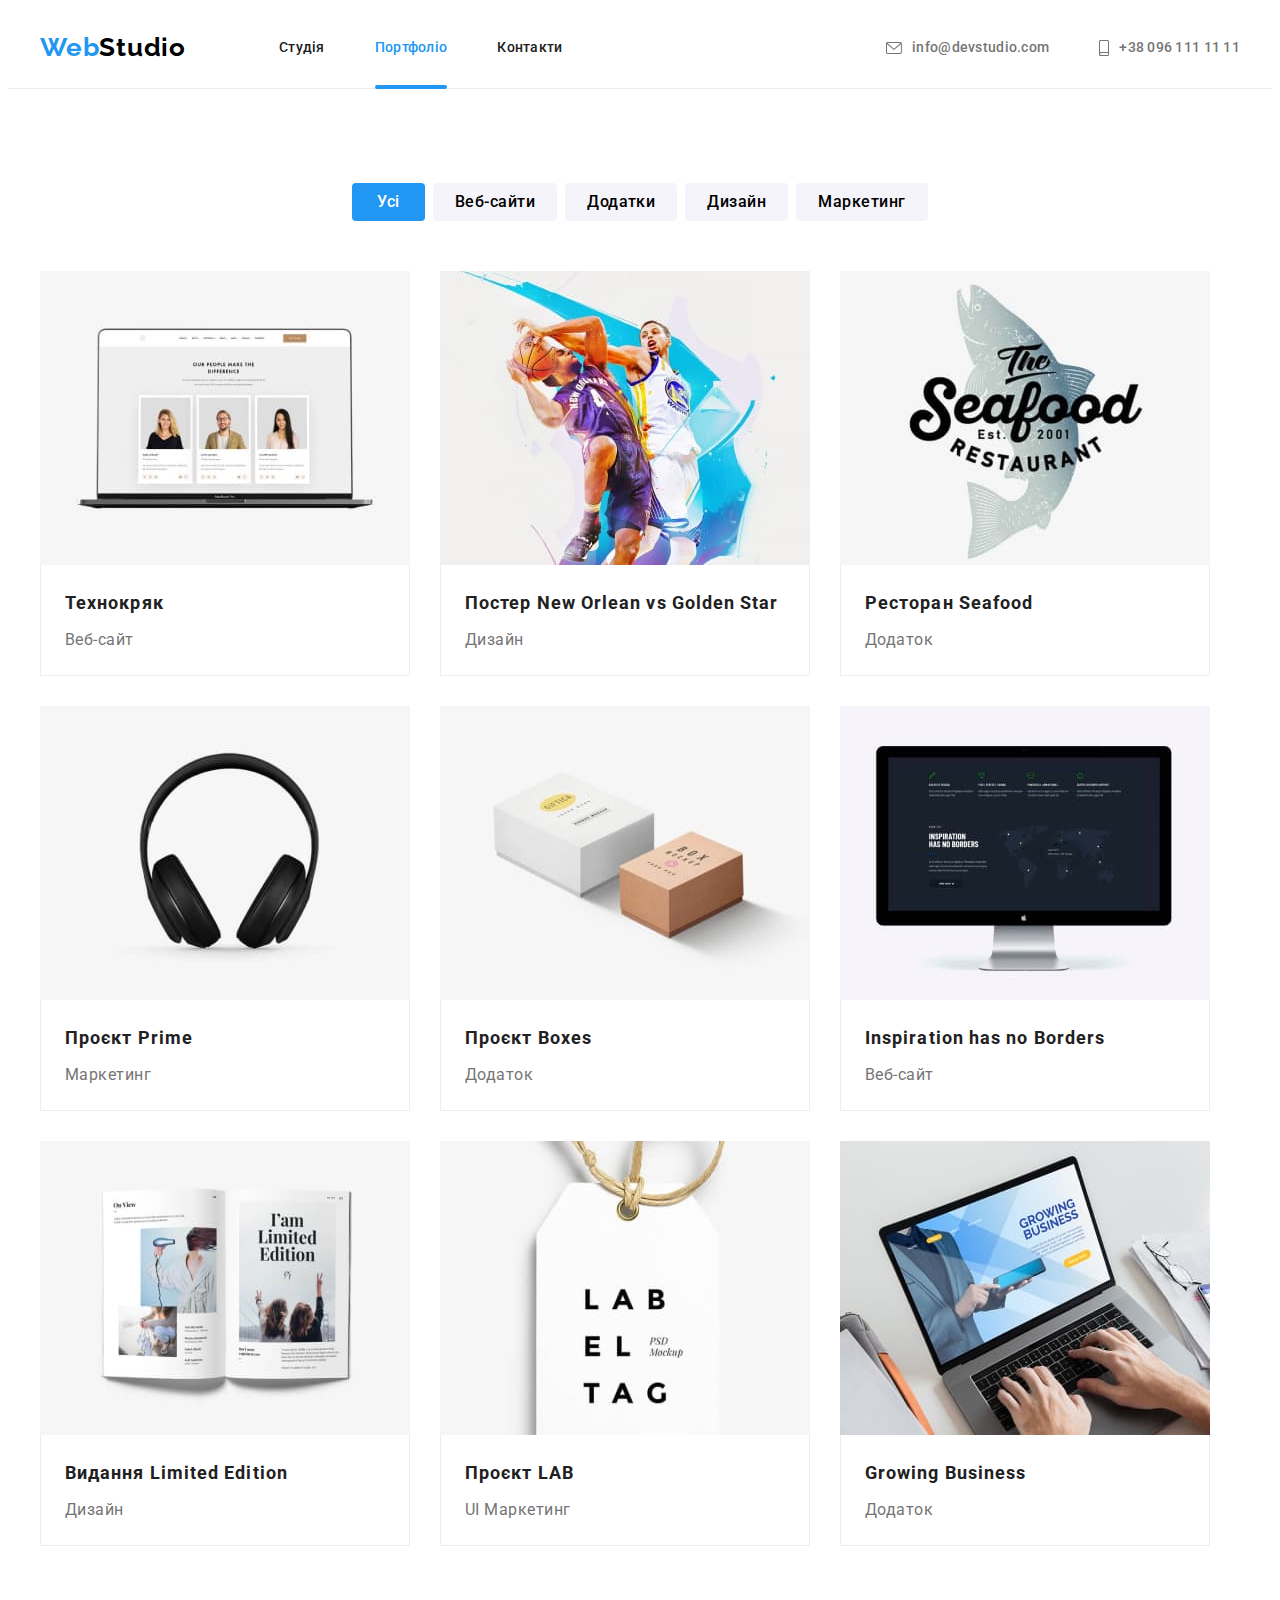
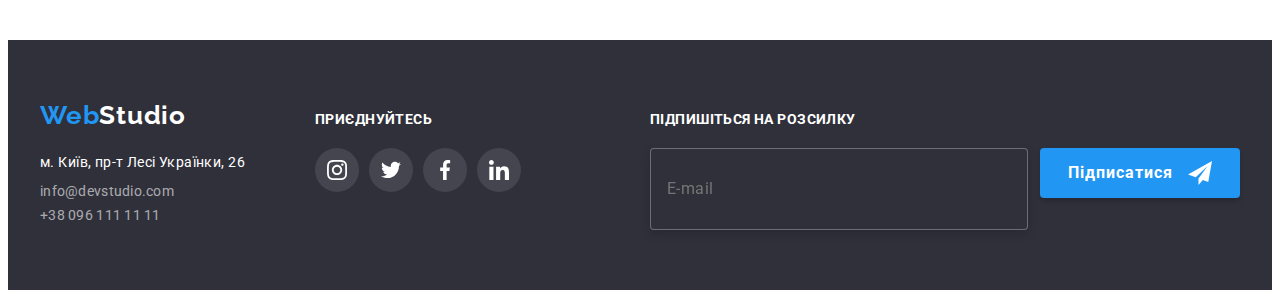
==== portfolio.html @ d5116805 "Initial commit" ====
<!DOCTYPE html>
<html lang="uk">
  <head>
    <meta charset="UTF-8" />
    <meta http-equiv="X-UA-Compatible" content="IE=edge" />
    <meta name="viewport" content="width=device-width, initial-scale=1.0" />
    <title>Document</title>
    <link rel="preconnect" href="https://fonts.googleapis.com" />
    <link rel="preconnect" href="https://fonts.gstatic.com" crossorigin />
    <link href="https://fonts.googleapis.com/css2?family=Raleway:wght@700&family=Roboto:wght@400;500;700;900&display=swap" rel="stylesheet" />
    <!-- Modern-normalize -->
    <link
      rel="stylesheet"
      href="https://cdnjs.cloudflare.com/ajax/libs/modern-normalize/1.1.0/modern-normalize.min.css"
      integrity="sha512-wpPYUAdjBVSE4KJnH1VR1HeZfpl1ub8YT/NKx4PuQ5NmX2tKuGu6U/JRp5y+Y8XG2tV+wKQpNHVUX03MfMFn9Q=="
      crossorigin="anonymous"
      referrerpolicy="no-referrer"
    />
    <link rel="stylesheet" href="./css/main.min.css" />
    <!-- <link rel="stylesheet" href="./css/styles.css" /> -->
  </head>

  <body>
    <!--Шапка сайта-->
    <header class="header">
      <div class="container header__container">
        <a href="./index.html" class="logo" lang="en"><span class="logo-web">Web</span>Studio</a>
        <nav>
          <ul class="header__list">
            <li class="header__item"><a href="./index.html" class="header__link">Студія</a></li>
            <li class="header__item"><a href="./portfolio.html" class="header__link--act">Портфоліо</a></li>
            <li class="header__item"><a href="" class="header__link">Контакти</a></li>
          </ul>
        </nav>
        <ul class="header-contact">
          <li class="header-contact__item">
            <a href="mailto:info@devstudio.com" class="header-contact__link"
              ><svg class="header-contact__icon" width="16" height="12">
                <use xlink:href="./img/img-dz-four/symbol-defs.svg#email"></use></svg
              >info@devstudio.com</a
            >
          </li>
          <li class="header-contact__item">
            <a href="tel:+380961111111" class="header-contact__link"
              ><svg class="header-contact__icon" width="10" height="16">
                <use xlink:href="./img/img-dz-four/symbol-defs.svg#phone"></use></svg
              >+38 096 111 11 11</a
            >
          </li>
        </ul>
      </div>
    </header>
    <main class="main-portfolio">
      <section class="portfolio">
        <div class="container">
          <h1 class="portfolio__hidden-txt">наші послуги</h1>
          <ul class="portfolio__list">
            <li class="portfolio__item"><button class="portfolio__button--act" name="choise" value="mainbutton" type="button">Усі</button></li>
            <li class="portfolio__item"><button class="portfolio__button" name="choise" value="mainbutton" type="button">Веб-сайти</button></li>
            <li class="portfolio__item"><button class="portfolio__button" name="choise" value="mainbutton" type="button">Додатки</button></li>
            <li class="portfolio__item"><button class="portfolio__button" name="choise" value="mainbutton" type="button">Дизайн</button></li>
            <li class="portfolio__item"><button class="portfolio__button" name="choise" value="mainbutton" type="button">Маркетинг</button></li>
          </ul>
          <ul class="portfolio__card-list">
            <li class="portfolio__card-item">
              <a class="portfolio__card-link" href="#">
                <div class="portfolio__card-position">
                  <img src="./img/img-portfolio/1.jpg" class="portfolio__card-foto" alt="фото трьох людей" width="370" height="294" />
                  <p class="portfolio__text">
                    Ресурс пропонує комплексні пропозиції з різним рівнем функціоналу та сервісів. Все це дозволить відвідувачу отримати вичерпні відомості про компанію чи приватну особу.
                  </p>
                </div>
                <div class="portfolio__card-board">
                  <h2 class="portfolio__card-title">Технокряк</h2>
                  <p class="portfolio__card-text">Веб-сайт</p>
                </div>
              </a>
            </li>
            <li class="portfolio__card-item">
              <a class="portfolio__card-link" href="#">
                <div class="portfolio__card-position">
                  <img src="./img/img-portfolio/2.jpg" class="portfolio__card-foto" alt="два баскетлолиста" width="370" height="294" />
                  <p class="portfolio__text">
                    Ресурс пропонує комплексні пропозиції з різним рівнем функціоналу та сервісів. Все це дозволить відвідувачу отримати вичерпні відомості про компанію чи приватну особу.
                  </p>
                </div>
                <div class="portfolio__card-board">
                  <h2 class="portfolio__card-title">Постер <span lang="en">New Orlean vs Golden Star</span></h2>
                  <p class="portfolio__card-text">Дизайн</p>
                </div>
              </a>
            </li>
            <li class="portfolio__card-item">
              <a class="portfolio__card-link" href="#">
                <div class="portfolio__card-position">
                  <img src="./img/img-portfolio/3.jpg" class="portfolio__card-foto" alt="логотіп ресторану" width="370" height="294" />
                  <p class="portfolio__text">
                    Ресурс пропонує комплексні пропозиції з різним рівнем функціоналу та сервісів. Все це дозволить відвідувачу отримати вичерпні відомості про компанію чи приватну особу.
                  </p>
                </div>
                <div class="portfolio__card-board">
                  <h2 class="portfolio__card-title">Ресторан <span lang="en">Seafood</span></h2>
                  <p class="portfolio__card-text">Додаток</p>
                </div>
              </a>
            </li>
            <li class="portfolio__card-item">
              <a class="portfolio__card-link" href="#">
                <div class="portfolio__card-position">
                  <img src="./img/img-portfolio/4.jpg" class="portfolio__card-foto" alt="навушники" width="370" height="294" />
                  <p class="portfolio__text">
                    Ресурс пропонує комплексні пропозиції з різним рівнем функціоналу та сервісів. Все це дозволить відвідувачу отримати вичерпні відомості про компанію чи приватну особу.
                  </p>
                </div>
                <div class="portfolio__card-board">
                  <h2 class="portfolio__card-title">Проєкт <span lang="en">Prime</span></h2>
                  <p class="portfolio__card-text">Маркетинг</p>
                </div>
              </a>
            </li>
            <li class="portfolio__card-item">
              <a class="portfolio__card-link" href="#">
                <div class="portfolio__card-position">
                  <img src="./img/img-portfolio/5.jpg" class="portfolio__card-foto" alt="дві коробки" width="370" height="294" />
                  <p class="portfolio__text">
                    Ресурс пропонує комплексні пропозиції з різним рівнем функціоналу та сервісів. Все це дозволить відвідувачу отримати вичерпні відомості про компанію чи приватну особу.
                  </p>
                </div>
                <div class="portfolio__card-board">
                  <h2 class="portfolio__card-title">Проєкт <span lang="en">Boxes</span></h2>
                  <p class="portfolio__card-text">Додаток</p>
                </div>
              </a>
            </li>
            <li class="portfolio__card-item">
              <a class="portfolio__card-link" href="#">
                <div class="portfolio__card-position">
                  <img src="./img/img-portfolio/6.jpg" class="portfolio__card-foto" alt="монітор компьютера" width="370" height="294" />
                  <p class="portfolio__text">
                    Ресурс пропонує комплексні пропозиції з різним рівнем функціоналу та сервісів. Все це дозволить відвідувачу отримати вичерпні відомості про компанію чи приватну особу.
                  </p>
                </div>
                <div class="portfolio__card-board">
                  <h2 class="portfolio__card-title" lang="en">Inspiration has no Borders</h2>
                  <p class="portfolio__card-text">Веб-сайт</p>
                </div>
              </a>
            </li>
            <li class="portfolio__card-item">
              <a class="portfolio__card-link" href="#">
                <div class="portfolio__card-position">
                  <img src="./img/img-portfolio/7.jpg" class="portfolio__card-foto" alt="розгорнута книга" width="370" height="294" />
                  <p class="portfolio__text">
                    Ресурс пропонує комплексні пропозиції з різним рівнем функціоналу та сервісів. Все це дозволить відвідувачу отримати вичерпні відомості про компанію чи приватну особу.
                  </p>
                </div>
                <div class="portfolio__card-board">
                  <h2 class="portfolio__card-title">Видання <span lang="en">Limited Edition</span></h2>
                  <p class="portfolio__card-text">Дизайн</p>
                </div>
              </a>
            </li>
            <li class="portfolio__card-item">
              <a class="portfolio__card-link" href="#">
                <div class="portfolio__card-position">
                  <img src="./img/img-portfolio/8.jpg" class="portfolio__card-foto" alt="етикетка" width="370" height="294" />
                  <p class="portfolio__text">
                    Ресурс пропонує комплексні пропозиції з різним рівнем функціоналу та сервісів. Все це дозволить відвідувачу отримати вичерпні відомості про компанію чи приватну особу.
                  </p>
                </div>
                <div class="portfolio__card-board">
                  <h2 class="portfolio__card-title">Проєкт <span lang="en">LAB</span></h2>
                  <p class="portfolio__card-text">UI Маркетинг</p>
                </div>
              </a>
            </li>
            <li class="portfolio__card-item">
              <a class="portfolio__card-link" href="#">
                <div class="portfolio__card-position">
                  <img src="./img/img-portfolio/9.jpg" class="portfolio__card-foto" alt="чоловічі руки працюють за ноутбуком" width="370" height="294" />
                  <p class="portfolio__text">
                    Ресурс пропонує комплексні пропозиції з різним рівнем функціоналу та сервісів. Все це дозволить відвідувачу отримати вичерпні відомості про компанію чи приватну особу.
                  </p>
                </div>
                <div class="portfolio__card-board">
                  <h2 class="portfolio__card-title" lang="en">Growing Business</h2>
                  <p class="portfolio__card-text">Додаток</p>
                </div>
              </a>
            </li>
          </ul>
        </div>
      </section>
    </main>
    <footer class="footer">
      <div class="container footer__container">
        <div>
          <a href="./index.html" class="footer__logo" lang="en"><span class="logo-web">Web</span>Studio</a>
          <address class="footer__address">
            <ul class="footer__list">
              <li class="footer__item"><a href="" class="footer__map">м. Київ, пр-т Лесі Українки, 26</a></li>
              <li class="footer__item"><a href="mailto:info@devstudio.com" class="footer__contact">info@devstudio.com</a></li>
              <li class="footer__item"><a href="tel:+380961111111" class="footer__contact">+38 096 111 11 11</a></li>
            </ul>
          </address>
        </div>
        <div class="footer__goin">
          <p class="footer__title">приєднуйтесь</p>
          <ul class="footer__soc-list">
            <li class="footer__soc-item">
              <a href="#" class="footer__soc-link">
                <svg class="footer__soc-icon" width="20" height="20">
                  <use xlink:href="./img/img-dz-four/symbol-defs.svg#instagram"></use>
                </svg>
              </a>
            </li>
            <li class="footer__soc-item">
              <a href="#" class="footer__soc-link">
                <svg class="footer__soc-icon" width="20" height="20">
                  <use xlink:href="./img/img-dz-four/symbol-defs.svg#twitter"></use>
                </svg>
              </a>
            </li>
            <li class="footer__soc-item">
              <a href="#" class="footer__soc-link">
                <svg class="footer__soc-icon" width="20" height="20">
                  <use xlink:href="./img/img-dz-four/symbol-defs.svg#facebook"></use>
                </svg>
              </a>
            </li>
            <li class="footer__soc-item">
              <a href="#" class="footer__soc-link">
                <svg class="footer__soc-icon" width="20" height="20">
                  <use xlink:href="./img/img-dz-four/symbol-defs.svg#linkedin"></use>
                </svg>
              </a>
            </li>
          </ul>
        </div>
        <div class="footer__subscribe">
          <p class="footer__subscribe-title">Підпишіться на розсилку</p>
          <form action="#" class="footer__subscribe-form">
            <input type="email" name="email" class="footer__subscribe-email" placeholder="E-mail" />
            <button type="submit" class="footer__subscribe-button">
              Підписатися<svg width="24" height="24" class="footer__subscribe-img">
                <use xlink:href="./img/img-dz-four/symbol-defs.svg#icon-icon-send"></use>
              </svg>
            </button>
          </form>
        </div>
      </div>
    </footer>
  </body>
</html>
---- css/main.min.css ----
body{background-color:#fff;color:#757575;font-family:roboto,sans-serif}ul{list-style:none;margin:0;padding:0}.container{width:1200px;padding-left:15px;padding-right:15px;margin-left:auto;margin-right:auto}h1,h2,h3,h4,h5,h6,p{margin:0}img{display:block;max-width:100%;height:auto}section{padding-top:94px;padding-bottom:94px}.header{background-color:#fff;border-bottom:1px solid #ececec}.header__container{display:-webkit-box;display:-ms-flexbox;display:flex;-webkit-box-align:center;-ms-flex-align:center;align-items:center}nav{display:-webkit-box;display:-ms-flexbox;display:flex;-webkit-box-pack:center;-ms-flex-pack:center;justify-content:center}.header__item{margin-right:50px}.header__item:last-child{margin-right:0}.logo{padding-top:24px;padding-bottom:25px;display:-webkit-inline-box;display:-ms-inline-flexbox;display:inline-flex;margin-right:93px;font-family:Raleway;font-size:26px;font-weight:700;line-height:1.19;letter-spacing:.03em;color:#000;text-decoration:none}.logo-web{color:#2196f3}.header__list{display:-webkit-box;display:-ms-flexbox;display:flex;-webkit-box-orient:horizontal;-webkit-box-direction:normal;-ms-flex-direction:row;flex-direction:row}.header__link,.header__link--act{display:inline-block;padding-top:32px;padding-bottom:32px;font-size:14px;font-weight:500;line-height:1.14;letter-spacing:.02em;color:#212121;text-decoration:none;-webkit-transition:color 250ms cubic-bezier(0.4, 0, 0.2, 1);transition:color 250ms cubic-bezier(0.4, 0, 0.2, 1)}.header__link:hover,.header__link--act:hover,.header__link:focus,.header__link--act:focus{color:#2196f3}.header__link--act{color:#2196f3;position:relative}.header__link--act:hover,.header__link--act:focus{color:#2196f3}.header__link--act::after{content:"";position:absolute;bottom:-1px;left:0;display:block;width:100%;height:4px;background-color:#2196f3;border-radius:2px}.header-contact{margin-left:auto;display:-webkit-box;display:-ms-flexbox;display:flex;-webkit-box-orient:horizontal;-webkit-box-direction:normal;-ms-flex-direction:row;flex-direction:row}.header-contact__item{margin-right:50px}.header-contact__item:last-child{margin-right:0}.header-contact__link{display:-webkit-box;display:-ms-flexbox;display:flex;-webkit-box-align:center;-ms-flex-align:center;align-items:center;padding-top:32px;padding-bottom:32px;font-size:14px;font-weight:500;line-height:1.14;letter-spacing:.02em;color:#757575;text-decoration:none;-webkit-transition:color 250ms cubic-bezier(0.4, 0, 0.2, 1);transition:color 250ms cubic-bezier(0.4, 0, 0.2, 1)}.header-contact__link:hover,.header-contact__link:focus{color:#2196f3}.header-contact__link:hover .header-contact__icon,.header-contact__link:focus .header-contact__icon{fill:#2196f3}.header-contact__icon{fill:#757575;margin-right:10px;-webkit-transition:fill 250ms cubic-bezier(0.4, 0, 0.2, 1);transition:fill 250ms cubic-bezier(0.4, 0, 0.2, 1)}.hero{padding-top:200px;padding-bottom:200px}.hero>.hero__container{text-align:center;width:700px;padding-left:15px;padding-right:15px;margin-left:auto;margin-right:auto}.bg-hero{max-width:1600px;min-height:600px;margin-left:auto;margin-right:auto;background-image:-webkit-gradient(linear, left top, right top, from(rgba(47, 48, 58, 0.4)), to(rgba(47, 48, 58, 0.4))),url(../img/img-dz-four/мм.jpg);background-image:linear-gradient(to right, rgba(47, 48, 58, 0.4), rgba(47, 48, 58, 0.4)),url(../img/img-dz-four/мм.jpg);background-repeat:no-repeat;background-position:center;background-size:cover;background-color:#2f303a}.hero__slogan{font-size:44px;font-weight:900;line-height:1.36;letter-spacing:.06em;margin-bottom:30px;text-transform:uppercase;color:#fff}.hero__button{font-family:inherit;font-size:16px;font-weight:700;line-height:1.87;letter-spacing:.06em;border-radius:4px;padding:10px 32px;display:inline-block;min-width:216px;text-align:center;border:0px;cursor:pointer;color:#fff;background-color:#2196f3;-webkit-transition:background-color 250ms cubic-bezier(0.4, 0, 0.2, 1);transition:background-color 250ms cubic-bezier(0.4, 0, 0.2, 1)}.hero__button:hover,.hero__button:focus{background-color:#188ce8}.backdrop{position:fixed;top:0;left:0;width:100%;height:100%;background:rgba(0,0,0,.2);opacity:1;-webkit-transition:opacity 1400ms linear,visibility 1400ms linear;transition:opacity 1400ms linear,visibility 1400ms linear}.backdrop.is-hidden{opacity:0;visibility:hidden;pointer-events:none}.backdrop.is-hidden .modal{opacity:0;visibility:hidden;pointer-events:none;-webkit-transform:translate(-50%, -50%) scale(1) rotate(0deg);transform:translate(-50%, -50%) scale(1) rotate(0deg);-webkit-transition:opacity 1400ms linear,visibility 1400ms linear;transition:opacity 1400ms linear,visibility 1400ms linear}.modal{position:absolute;top:50%;left:50%;-webkit-transform:translate(-50%, -50%);transform:translate(-50%, -50%);width:528px;height:581px;background:#fff;-webkit-box-shadow:0px 1px 3px rgba(0,0,0,.12),0px 1px 1px rgba(0,0,0,.14),0px 2px 1px rgba(0,0,0,.2);box-shadow:0px 1px 3px rgba(0,0,0,.12),0px 1px 1px rgba(0,0,0,.14),0px 2px 1px rgba(0,0,0,.2);border-radius:4px;-webkit-transition:-webkit-transform 500ms ease-in-out;transition:-webkit-transform 500ms ease-in-out;transition:transform 500ms ease-in-out;transition:transform 500ms ease-in-out, -webkit-transform 500ms ease-in-out;padding:40px}.modal__btn{position:absolute;top:8px;right:8px;display:-webkit-box;display:-ms-flexbox;display:flex;-webkit-box-align:center;-ms-flex-align:center;align-items:center;-webkit-box-pack:center;-ms-flex-pack:center;justify-content:center;width:30px;height:30px;background:#fff;border:1px solid rgba(0,0,0,.1);border-radius:50%;cursor:pointer}.modal__btn>.modal-btn__icon{fill:#000;-webkit-transition:fill 250ms cubic-bezier(0.4, 0, 0.2, 1);transition:fill 250ms cubic-bezier(0.4, 0, 0.2, 1)}.modal__btn:hover .modal-btn__icon,.modal__btn:focus .modal-btn__icon{fill:#2196f3}.register-form__visually-hidden{position:absolute;width:1px;height:1px;margin:-1px;border:0;padding:0;white-space:nowrap;-webkit-clip-path:inset(100%);clip-path:inset(100%);clip:rect(0 0 0 0);overflow:hidden}.register-form__heading{display:block;text-align:center;font-size:20px;margin-bottom:12px;color:#212121;line-height:1.15;letter-spacing:.03em}.register-form__group{margin-bottom:20px}.register-form__label{position:relative;display:block;margin-bottom:10px}.register-form__label:last-child{margin-bottom:0}.register-form__name{display:block;font-size:12px;margin-bottom:4px;line-height:1.1666666667}.register-form__input{width:100%;display:block;height:40px;padding-left:42px;padding-right:42px;border:1px solid rgba(33,33,33,.2);border-radius:4px;outline:rgba(0,0,0,0);-webkit-transition:border-color 400ms;transition:border-color 400ms}.register-form__input:focus,.register-form__input:hover{border-color:#2196f3}.register-form__input:focus~.register-form__icon,.register-form__input:hover~.register-form__icon{fill:#2196f3}.register-form__icon{position:absolute;fill:#212121;top:50%;left:10px;-webkit-transition:fill 400ms;transition:fill 400ms}.register-form__title{display:block;font-size:14px;margin-bottom:4px}.register-form__message{display:block;width:100%;height:120px;padding:18px;font-size:14px;resize:none;outline:rgba(0,0,0,0);border:1px solid rgba(33,33,33,.2);border-radius:4px}.register-form__message::-webkit-input-placeholder{font-size:12px}.register-form__message::-moz-placeholder{font-size:12px}.register-form__message:-ms-input-placeholder{font-size:12px}.register-form__message::-ms-input-placeholder{font-size:12px}.register-form__message::placeholder{font-size:12px}.register-form__message:hover,.register-form__message:focus{border-color:#2196f3}.register-form__agreement{display:-webkit-box;display:-ms-flexbox;display:flex;-webkit-box-align:center;-ms-flex-align:center;align-items:center;-webkit-box-pack:center;-ms-flex-pack:center;justify-content:center;gap:10px;margin-bottom:30px}.register-form__icon-checked{opacity:0;fill:#188ce8;-webkit-transition:opacity 400ms;transition:opacity 400ms}.register-form__checkbox:checked+.register-form__agreement-icons .register-form__icon-checked{opacity:1}.register-form__icon-unchecked{-webkit-transition:opacity 400ms;transition:opacity 400ms}.register-form__checkbox:checked+.register-form__agreement-icons .register-form__icon-unchecked{opacity:0}.register-form__checkbox+.register-form__agreement-icons .register-form__icon-unchecked{-webkit-transition:opacity 250ms cubic-bezier(0.4, 0, 0.2, 1);transition:opacity 250ms cubic-bezier(0.4, 0, 0.2, 1)}.register-form__checkbox:focus+.register-form__agreement-icons .register-form__icon-unchecked{opacity:0}.register-form__checkbox:focus+.register-form__agreement-icons{border-radius:2px;border:2px solid #188ce8}.register-form__checkbox:focus+.register-form__agreement-icons{-webkit-transition:border 250ms cubic-bezier(0.4, 0, 0.2, 1);transition:border 250ms cubic-bezier(0.4, 0, 0.2, 1)}.register-form__desc{font-size:14px;-webkit-user-select:none;-moz-user-select:none;-ms-user-select:none;user-select:none}.register-form__link{color:#2196f3}.register-form__btn{font-family:inherit;font-size:16px;font-weight:700;line-height:1.87;letter-spacing:.06em;border-radius:4px;padding:10px 52px;min-width:200px;min-height:50px;text-align:center;border:0px;cursor:pointer;color:#fff;background-color:#2196f3;-webkit-transition:background-color 250ms cubic-bezier(0.4, 0, 0.2, 1);transition:background-color 250ms cubic-bezier(0.4, 0, 0.2, 1);display:block;margin:0 auto}.register-form__btn:hover,.register-form__btn:focus{background-color:#188ce8}.feature__hiden-txt{position:absolute;width:1px;height:1px;margin:-1px;border:0;padding:0;white-space:nowrap;-webkit-clip-path:inset(100%);clip-path:inset(100%);clip:rect(0 0 0 0);overflow:hidden}.feature__list{display:-webkit-inline-box;display:-ms-inline-flexbox;display:inline-flex}.feature__item{-ms-flex-preferred-size:270px;flex-basis:270px;margin-right:30px}.feature__item:last-child{margin-right:0}.feature__directions-link{display:-webkit-box;display:-ms-flexbox;display:flex;-webkit-box-align:center;-ms-flex-align:center;align-items:center;-webkit-box-pack:center;-ms-flex-pack:center;justify-content:center;width:270px;height:120px;background:#f5f4fa;border-radius:4px;margin-bottom:30px}.feature__directions-icon{fill:#afb1b8}.feature__title{margin-top:0;margin-bottom:10px;font-size:14px;font-weight:700;line-height:1.14;letter-spacing:.03em;color:#212121;text-transform:uppercase}.feature__txt{margin-top:0;margin-bottom:0;font-size:14px;line-height:1.71;letter-spacing:.03em;color:#757575}.services{padding-top:0}.services__title{margin-bottom:50px;font-size:36px;font-weight:700;line-height:1.16;letter-spacing:.03em;text-align:center;color:#212121}.services__list{display:-webkit-box;display:-ms-flexbox;display:flex;gap:30px}.services__item{display:-webkit-box;display:-ms-flexbox;display:flex}.services__box-imgtext{position:relative}.services__imgtext{position:absolute;bottom:0;width:370px;height:70px;display:-webkit-box;display:-ms-flexbox;display:flex;-webkit-box-pack:center;-ms-flex-pack:center;justify-content:center;-webkit-box-align:center;-ms-flex-align:center;align-items:center;font-weight:700;font-size:14px;line-height:1.14;text-align:center;letter-spacing:.03em;text-transform:uppercase;color:#fff;background:rgba(47,48,58,.8)}.team{text-align:center;background-color:#f5f4fa}.team__title{margin-bottom:50px;font-size:36px;font-weight:700;line-height:1.16;letter-spacing:.03em;text-align:center;color:#212121}.team__list{display:-webkit-box;display:-ms-flexbox;display:flex;gap:30px}.team__item{background-color:#fff;border-radius:4px;width:270px;-webkit-box-shadow:0px 1px 3px rgba(0,0,0,.12),0px 1px 1px rgba(0,0,0,.14),0px 2px 1px rgba(0,0,0,.2);box-shadow:0px 1px 3px rgba(0,0,0,.12),0px 1px 1px rgba(0,0,0,.14),0px 2px 1px rgba(0,0,0,.2)}.team__item:last-child{margin-right:0}.team__foto{margin-top:0}.team__box{display:-webkit-box;display:-ms-flexbox;display:flex;-webkit-box-orient:vertical;-webkit-box-direction:normal;-ms-flex-direction:column;flex-direction:column;padding:30px}.team__works-name{margin-bottom:10px;font-size:16px;font-weight:500;line-height:1.18;letter-spacing:.03em;color:#212121}.team__works-profession{font-size:16px;line-height:1.18;letter-spacing:.03em;margin-bottom:16px}.team__socnet-list{display:-webkit-box;display:-ms-flexbox;display:flex;-webkit-box-pack:center;-ms-flex-pack:center;justify-content:center}.team__socnet-item{width:44px;height:44px;margin-right:10px}.team__socnet-item:last-child{margin-right:0px}.team__socnet-link{display:-webkit-box;display:-ms-flexbox;display:flex;-webkit-box-align:center;-ms-flex-align:center;align-items:center;-webkit-box-pack:center;-ms-flex-pack:center;justify-content:center;width:100%;height:100%;border-radius:50%;background-color:#fff;fill:#afb1b8;-webkit-transition:background-color 250ms cubic-bezier(0.4, 0, 0.2, 1),fill 250ms cubic-bezier(0.4, 0, 0.2, 1);transition:background-color 250ms cubic-bezier(0.4, 0, 0.2, 1),fill 250ms cubic-bezier(0.4, 0, 0.2, 1)}.team__socnet-link:hover,.team__socnet-link:focus{background-color:#2196f3;color:#fff;cursor:pointer}.team__socnet-link:hover .team__socnet-icon,.team__socnet-link:focus .team__socnet-icon{fill:#fff}.team__socnet-icon{fill:#afb1b8;-webkit-transition:fill 250ms cubic-bezier(0.4, 0, 0.2, 1);transition:fill 250ms cubic-bezier(0.4, 0, 0.2, 1)}.client__title{margin-bottom:50px;font-size:36px;font-weight:700;line-height:1.16;letter-spacing:.03em;text-align:center;color:#212121}.client__list{display:-webkit-box;display:-ms-flexbox;display:flex;-webkit-box-pack:center;-ms-flex-pack:center;justify-content:center;margin-top:50px}.client__item{width:170px;height:92px;margin-right:30px}.client__item:last-child{margin-right:0px}.client__link{display:-webkit-box;display:-ms-flexbox;display:flex;-webkit-box-align:center;-ms-flex-align:center;align-items:center;-webkit-box-pack:center;-ms-flex-pack:center;justify-content:center;width:100%;height:100%;outline:rgba(0,0,0,0);border:1px solid #afb1b8;border-radius:4px;background-color:#fff;-webkit-transition:border-color 250ms cubic-bezier(0.4, 0, 0.2, 1),fill 250ms cubic-bezier(0.4, 0, 0.2, 1);transition:border-color 250ms cubic-bezier(0.4, 0, 0.2, 1),fill 250ms cubic-bezier(0.4, 0, 0.2, 1)}.client__link:hover,.client__link:focus{border:1px solid #2196f3}.client__link:hover .client__logo,.client__link:focus .client__logo{fill:#2196f3}.client__logo{fill:#afb1b8;-webkit-transition:fill 250ms cubic-bezier(0.4, 0, 0.2, 1);transition:fill 250ms cubic-bezier(0.4, 0, 0.2, 1)}.footer{padding-bottom:60px;padding-top:60px;background-color:#2f303a}.footer__container{display:-webkit-box;display:-ms-flexbox;display:flex;-webkit-box-align:baseline;-ms-flex-align:baseline;align-items:baseline}.footer__logo{display:-webkit-box;display:-ms-flexbox;display:flex;margin-bottom:20px;font-family:raleway;font-size:26px;font-weight:700;line-height:1.19;letter-spacing:.03em;color:#fff;text-decoration:none}.footer__address{font-style:normal}.footer__item{margin-bottom:9px;display:-webkit-box;display:-ms-flexbox;display:flex;-webkit-box-orient:vertical;-webkit-box-direction:normal;-ms-flex-direction:column;flex-direction:column}.footer__item:last-child{margin-bottom:0}.footer__map{font-size:14px;line-height:1.71;letter-spacing:.03em;color:#fff;text-decoration:none;-webkit-transition:color 250ms cubic-bezier(0.4, 0, 0.2, 1);transition:color 250ms cubic-bezier(0.4, 0, 0.2, 1)}.footer__map:hover,.footer__map:focus{color:#2196f3}.footer__contact{font-size:14px;font-weight:400;line-height:1.14;letter-spacing:.02em;color:rgba(255,255,255,.6);text-decoration:none;-webkit-transition:color 250ms cubic-bezier(0.4, 0, 0.2, 1);transition:color 250ms cubic-bezier(0.4, 0, 0.2, 1)}.footer__contact:hover,.footer__contact:focus{color:#2196f3}.footer__goin{margin-left:70px}.footer__title{font-weight:700;font-size:14px;line-height:1.14;letter-spacing:.03em;text-transform:uppercase;color:#fff;margin-bottom:20px}.footer__soc-list{display:-webkit-box;display:-ms-flexbox;display:flex;-webkit-box-pack:normal;-ms-flex-pack:normal;justify-content:normal}.footer__soc-item{width:44px;height:44px;margin-right:10px}.footer__soc-item:last-child{margin-right:0px}.footer__soc-link{display:-webkit-box;display:-ms-flexbox;display:flex;-webkit-box-align:center;-ms-flex-align:center;align-items:center;-webkit-box-pack:center;-ms-flex-pack:center;justify-content:center;width:100%;height:100%;border-radius:50%;background-color:rgba(255,255,255,.1);-webkit-transition:background-color 250ms cubic-bezier(0.4, 0, 0.2, 1);transition:background-color 250ms cubic-bezier(0.4, 0, 0.2, 1)}.footer__soc-link:hover,.footer__soc-link:focus{background-color:#2196f3;cursor:pointer}.footer__soc-link:hover .footer__soc-icon,.footer__soc-link:focus .footer__soc-icon{fill:#fff}.footer__soc-icon{fill:#fff;-webkit-transition:fill 250ms cubic-bezier(0.4, 0, 0.2, 1);transition:fill 250ms cubic-bezier(0.4, 0, 0.2, 1)}.footer__subscribe{margin-left:auto}.footer__subscribe-title{font-weight:700;font-size:14px;line-height:1.14;letter-spacing:.03em;text-transform:uppercase;color:#fff;margin-bottom:20px}.footer__subscribe-form{position:relative;display:-webkit-box;display:-ms-flexbox;display:flex}.footer__subscribe-email{outline:none;width:358px;height:50px;border:1px solid rgba(255,255,255,.3);-webkit-filter:drop-shadow(0px 4px 4px rgba(0, 0, 0, 0.15));filter:drop-shadow(0px 4px 4px rgba(0, 0, 0, 0.15));background:#2f303a;border-radius:4px;margin-right:12px;padding-top:15px;padding-left:16px;padding-bottom:15px;font-family:"Roboto";font-weight:400;font-size:16px;letter-spacing:.03em;color:rgba(255,255,255,.6);-webkit-transition:border-color 250ms cubic-bezier(0.4, 0, 0.2, 1);transition:border-color 250ms cubic-bezier(0.4, 0, 0.2, 1)}.footer__subscribe-email:hover,.footer__subscribe-email:focus{border-color:#188ce8}.footer__subscribe-button{width:200px;display:-webkit-inline-box;display:-ms-inline-flexbox;display:inline-flex;height:50px;background:#2196f3;-webkit-box-shadow:0px 4px 4px rgba(0,0,0,.15);box-shadow:0px 4px 4px rgba(0,0,0,.15);border:0 #2196f3;border-radius:4px;font-family:"Roboto";font-weight:700;font-size:16px;line-height:1.88;letter-spacing:.06em;color:#fff;cursor:pointer;padding:10px 28px;gap:10px;-webkit-transition:background-color 250ms cubic-bezier(0.4, 0, 0.2, 1);transition:background-color 250ms cubic-bezier(0.4, 0, 0.2, 1);-webkit-box-align:center;-ms-flex-align:center;align-items:center;-webkit-box-pack:justify;-ms-flex-pack:justify;justify-content:space-between;-ms-flex-wrap:wrap;flex-wrap:wrap}.footer__subscribe-button:hover,.footer__subscribe-button:focus{background-color:#188ce8}.portfolio__hidden-txt{position:absolute;width:1px;height:1px;margin:-1px;border:0;padding:0;white-space:nowrap;-webkit-clip-path:inset(100%);clip-path:inset(100%);clip:rect(0 0 0 0);overflow:hidden}.portfolio__list{display:-webkit-box;display:-ms-flexbox;display:flex;-webkit-box-pack:center;-ms-flex-pack:center;justify-content:center;margin-bottom:50px}.portfolio__item{display:inline flex;margin-right:8px}.portfolio__item:last-child{margin-right:0}.portfolio__button{font-family:inherit;font-size:16px;font-weight:500;line-height:1.62;letter-spacing:.03em;border-radius:4px;padding:6px 22px;display:inline-block;min-width:73px;text-align:center;border:0px;cursor:pointer;background-color:#f5f4fa;-webkit-transition:background-color 250ms cubic-bezier(0.4, 0, 0.2, 1),color 250ms cubic-bezier(0.4, 0, 0.2, 1),-webkit-box-shadow 250ms cubic-bezier(0.4, 0, 0.2, 1);transition:background-color 250ms cubic-bezier(0.4, 0, 0.2, 1),color 250ms cubic-bezier(0.4, 0, 0.2, 1),-webkit-box-shadow 250ms cubic-bezier(0.4, 0, 0.2, 1);transition:background-color 250ms cubic-bezier(0.4, 0, 0.2, 1),color 250ms cubic-bezier(0.4, 0, 0.2, 1),box-shadow 250ms cubic-bezier(0.4, 0, 0.2, 1);transition:background-color 250ms cubic-bezier(0.4, 0, 0.2, 1),color 250ms cubic-bezier(0.4, 0, 0.2, 1),box-shadow 250ms cubic-bezier(0.4, 0, 0.2, 1),-webkit-box-shadow 250ms cubic-bezier(0.4, 0, 0.2, 1)}.portfolio__button:hover,.portfolio__button:focus{-webkit-box-shadow:0px 4px 4px rgba(0,0,0,.15);box-shadow:0px 4px 4px rgba(0,0,0,.15);color:#fff;background-color:#2196f3}.portfolio__button--act{font-family:inherit;font-size:16px;font-weight:500;line-height:1.62;letter-spacing:.03em;border-radius:4px;cursor:pointer;border:0px;display:inline-block;padding:6px 25px;color:#fff;background-color:#2196f3;-webkit-transition:background-color 250ms cubic-bezier(0.4, 0, 0.2, 1),color 250ms cubic-bezier(0.4, 0, 0.2, 1),-webkit-box-shadow 250ms cubic-bezier(0.4, 0, 0.2, 1);transition:background-color 250ms cubic-bezier(0.4, 0, 0.2, 1),color 250ms cubic-bezier(0.4, 0, 0.2, 1),-webkit-box-shadow 250ms cubic-bezier(0.4, 0, 0.2, 1);transition:background-color 250ms cubic-bezier(0.4, 0, 0.2, 1),color 250ms cubic-bezier(0.4, 0, 0.2, 1),box-shadow 250ms cubic-bezier(0.4, 0, 0.2, 1);transition:background-color 250ms cubic-bezier(0.4, 0, 0.2, 1),color 250ms cubic-bezier(0.4, 0, 0.2, 1),box-shadow 250ms cubic-bezier(0.4, 0, 0.2, 1),-webkit-box-shadow 250ms cubic-bezier(0.4, 0, 0.2, 1)}.portfolio__button--act:hover,.portfolio__button--act:focus{-webkit-box-shadow:0px 4px 4px rgba(0,0,0,.15);box-shadow:0px 4px 4px rgba(0,0,0,.15);color:#fff;background-color:#2196f3}.portfolio__card-list{display:-webkit-box;display:-ms-flexbox;display:flex;-ms-flex-wrap:wrap;flex-wrap:wrap;margin-right:-30px;margin-bottom:-30px}.portfolio__card-item{width:370px;margin-right:30px;margin-bottom:30px}.portfolio__card-link{display:inline-block;text-decoration:none;-webkit-transition:-webkit-box-shadow 250ms cubic-bezier(0.4, 0, 0.2, 1);transition:-webkit-box-shadow 250ms cubic-bezier(0.4, 0, 0.2, 1);transition:box-shadow 250ms cubic-bezier(0.4, 0, 0.2, 1);transition:box-shadow 250ms cubic-bezier(0.4, 0, 0.2, 1), -webkit-box-shadow 250ms cubic-bezier(0.4, 0, 0.2, 1)}.portfolio__card-link:hover,.portfolio__card-link:focus{-webkit-box-shadow:0px 1px 1px rgba(0,0,0,.12),0px 4px 4px rgba(0,0,0,.06),1px 4px 6px rgba(0,0,0,.16);box-shadow:0px 1px 1px rgba(0,0,0,.12),0px 4px 4px rgba(0,0,0,.06),1px 4px 6px rgba(0,0,0,.16)}.portfolio__card-link:hover .portfolio__text,.portfolio__card-link:focus .portfolio__text{-webkit-transform:translate(0);transform:translate(0)}.portfolio__card-position{position:relative;overflow:hidden}.portfolio__card-board{padding:20px 24px;border:1px solid #eee;border-top:none}.portfolio__card-title{margin-bottom:4px;font-size:18px;font-weight:700;line-height:2;letter-spacing:.06em;color:#212121}.portfolio__card-text{font-size:16px;line-height:1.87;letter-spacing:.03em;color:#757575}.portfolio__text{position:absolute;top:0;font-weight:400;font-size:18px;line-height:1.56;letter-spacing:.03em;color:#fff;background-color:rgba(33,150,243,.9);padding-top:63px;padding-right:24px;padding-bottom:63px;padding-left:24px;width:100%;height:100%;-webkit-transform:translateY(101%);transform:translateY(101%);-webkit-transition:-webkit-transform 250ms ease-in;transition:-webkit-transform 250ms ease-in;transition:transform 250ms ease-in;transition:transform 250ms ease-in, -webkit-transform 250ms ease-in}/*# sourceMappingURL=main.min.css.map */
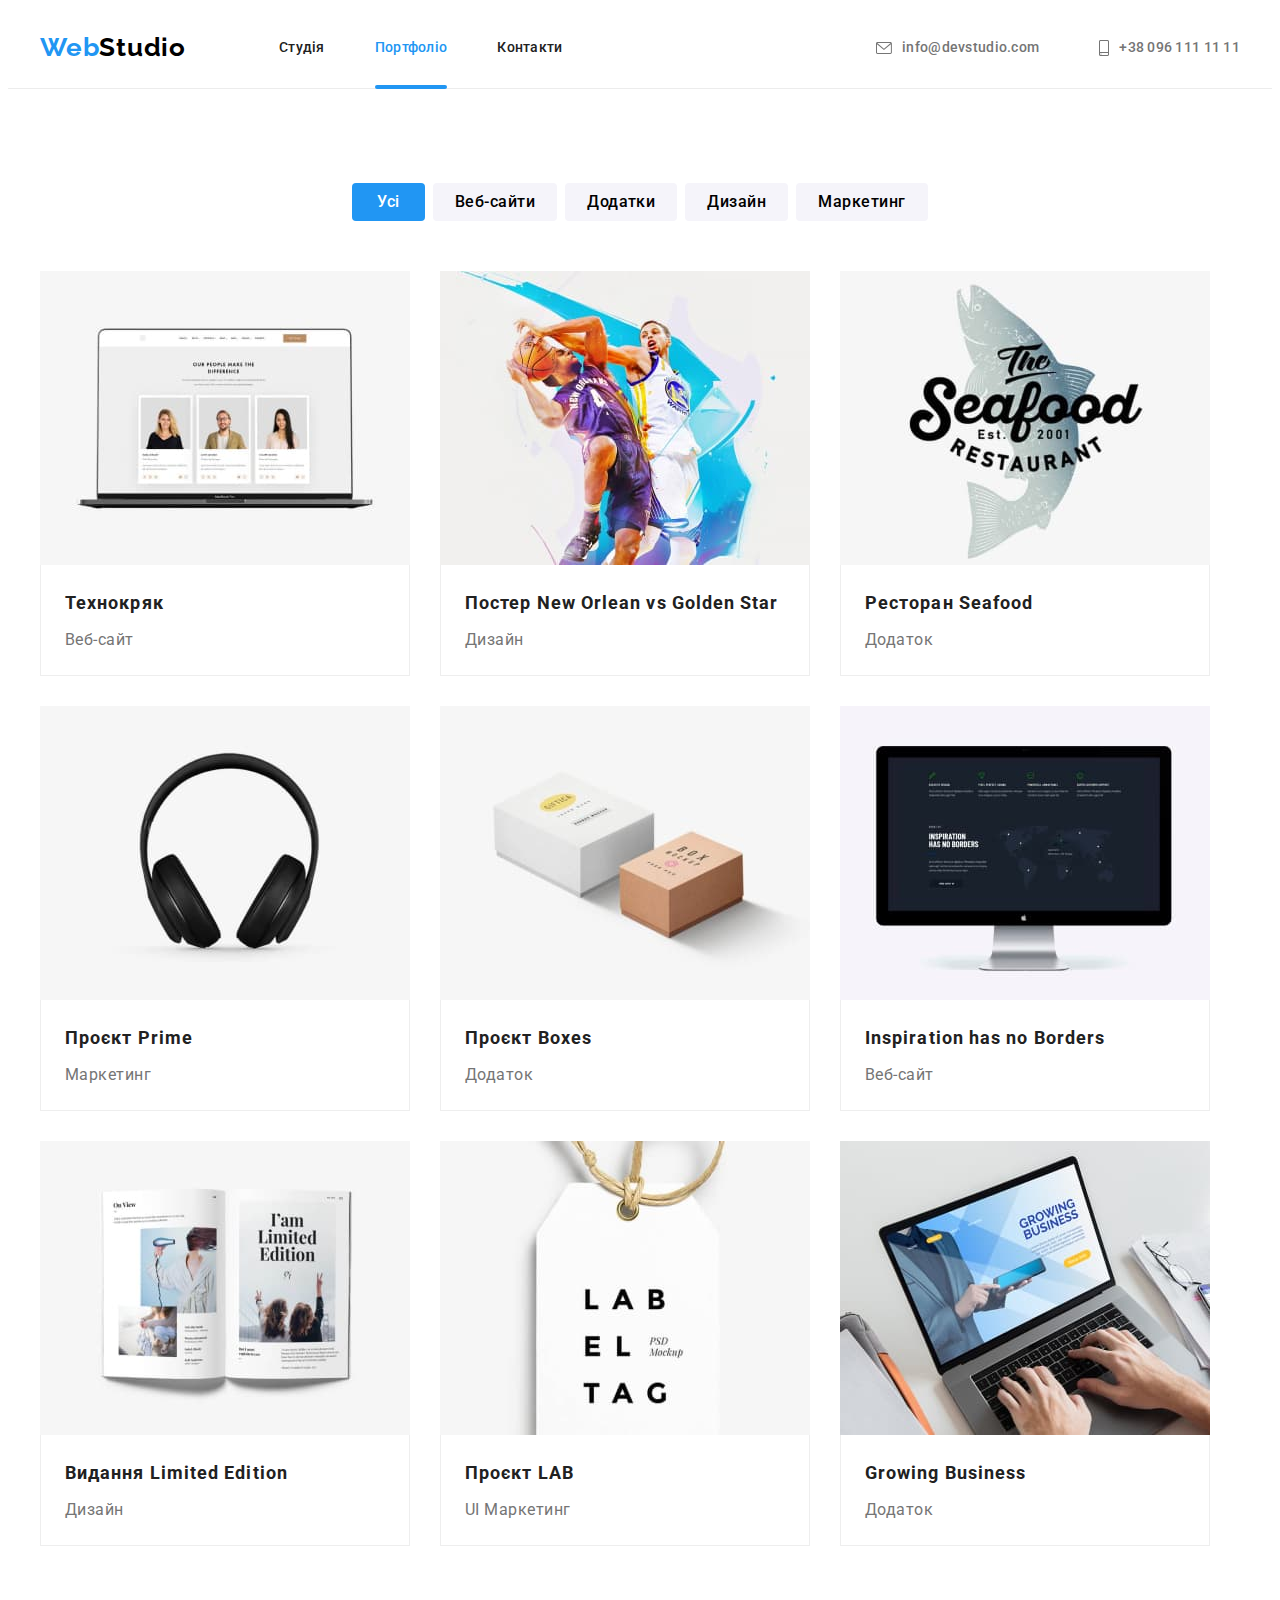
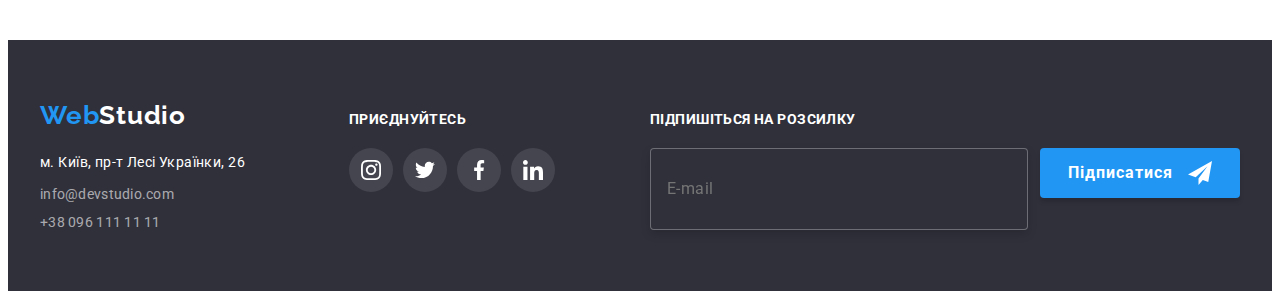
==== commit d2675792: "fff" ====
--- a/portfolio.html
+++ b/portfolio.html
@@ -19,12 +19,46 @@
     <link rel="stylesheet" href="./css/main.min.css" />
     <!-- <link rel="stylesheet" href="./css/styles.css" /> -->
   </head>
-
   <body>
     <!--Шапка сайта-->
     <header class="header">
       <div class="container header__container">
         <a href="./index.html" class="logo" lang="en"><span class="logo-web">Web</span>Studio</a>
+        <!-- jhfgfurgfyuegrfjthghr -->
+        <button class="menu-button" name="choise" value="mainbutton" type="button" data-modal-open1>
+          <svg class="header-contact__icon-mob" width="40" height="40">
+            <use xlink:href="./images/symbol-defs.svg#icon-menu"></use>
+          </svg>
+        </button>
+        <div class="backdrop is-hidden" data-modal1>
+          <div class="mobmodal-modal">
+            <button type="button" class="modal__btnmob" data-modal-close1>
+              <svg class="modal-btn__icon" width="18" height="18">
+                <use xlink:href="./images/symbol-defs.svg#icon-close_24px"></use>
+              </svg>
+            </button>
+            <ul class="mobmodal-nav">
+              <li class="mobmodal-nav__item"><a href="./index.html" class="mobmodal-nav__link">Студія</a></li>
+              <li class="mobmodal-nav__item"><a href="./portfolio.html" class="mobmodal-nav__link-act">Портфоліо</a></li>
+              <li class="mobmodal-nav__item"><a href="" class="mobmodal-nav__link">Контакти</a></li>
+            </ul>
+            <ul class="mobmodal-adr">
+              <li class="mobmodal-adr__item">
+                <a href="tel:+380961111111" class="mobmodal-adr__link-tel">+38 096 111 11 11</a>
+              </li>
+              <li class="mobmodal-adr__item">
+                <a href="mailto:info@devstudio.com" class="mobmodal-adr__link">info@devstudio.com</a>
+              </li>
+            </ul>
+            <ul class="mobmodal">
+              <li class="mobmodal__item"><a class="mobmodal__link" href="#">Instagram</a></li>
+              <li class="mobmodal__item"><a class="mobmodal__link" href="#">Twitter</a></li>
+              <li class="mobmodal__item"><a class="mobmodal__link" href="#">Facebook</a></li>
+              <li class="mobmodal__item"><a class="mobmodal__link" href="#">LinkedIn</a></li>
+            </ul>
+          </div>
+        </div>
+        <!-- xnvbjvbjhdvbjn  -->
         <nav>
           <ul class="header__list">
             <li class="header__item"><a href="./index.html" class="header__link">Студія</a></li>
@@ -34,22 +68,23 @@
         </nav>
         <ul class="header-contact">
           <li class="header-contact__item">
-            <a href="mailto:info@devstudio.com" class="header-contact__link"
+            <a href="mailto:info@devstudio.com" class="header-contact__link mail"
               ><svg class="header-contact__icon" width="16" height="12">
-                <use xlink:href="./img/img-dz-four/symbol-defs.svg#email"></use></svg
+                <use xlink:href="./images/symbol-defs.svg#email"></use></svg
               >info@devstudio.com</a
             >
           </li>
           <li class="header-contact__item">
-            <a href="tel:+380961111111" class="header-contact__link"
+            <a href="tel:+380961111111" class="header-contact__link tel"
               ><svg class="header-contact__icon" width="10" height="16">
-                <use xlink:href="./img/img-dz-four/symbol-defs.svg#phone"></use></svg
+                <use xlink:href="./images/symbol-defs.svg#phone"></use></svg
               >+38 096 111 11 11</a
             >
           </li>
         </ul>
       </div>
     </header>
+    <!-- секция герой -->
     <main class="main-portfolio">
       <section class="portfolio">
         <div class="container">
@@ -65,9 +100,19 @@
             <li class="portfolio__card-item">
               <a class="portfolio__card-link" href="#">
                 <div class="portfolio__card-position">
-                  <img src="./img/img-portfolio/1.jpg" class="portfolio__card-foto" alt="фото трьох людей" width="370" height="294" />
-                  <p class="portfolio__text">
-                    Ресурс пропонує комплексні пропозиції з різним рівнем функціоналу та сервісів. Все це дозволить відвідувачу отримати вичерпні відомості про компанію чи приватну особу.
+                  <!-- <img src="./images/desktop/portfolioimg/img.jpg" class="portfolio__card-foto" alt="фото трьох людей" width="370" height="294" /> -->
+                  <picture>
+                    <source srcset="./images/mobile/part-mob.jpg 1x, ./images/mobile/part-mob2x.jpg 2x" media="(max-width: 767px)" />
+                    <source srcset="./images/tablet/port-tabl.jpg 1x, ./images/tablet/port-tabl2x.jpg 2x" media="(max-width: 1199px)" />
+                    <source
+                      srcset="./images/desktop/portfolioimg/port-desk-1.jpg 1x, ./images/desktop/portfolioimg/port-desk-1-2x.jpg 2x"
+                      media="(min-width: 1200px)"
+                    />
+                    <img src="./images/desktop/portfolioimg/port-desk-1.jpg" class="portfolio__card-foto" alt="фото трьох людей" />
+                  </picture>
+                  <p class="portfolio__text">
+                    Ресурс пропонує комплексні пропозиції з різним рівнем функціоналу та сервісів. Все це дозволить відвідувачу отримати вичерпні
+                    відомості про компанію чи приватну особу.
                   </p>
                 </div>
                 <div class="portfolio__card-board">
@@ -79,9 +124,19 @@
             <li class="portfolio__card-item">
               <a class="portfolio__card-link" href="#">
                 <div class="portfolio__card-position">
-                  <img src="./img/img-portfolio/2.jpg" class="portfolio__card-foto" alt="два баскетлолиста" width="370" height="294" />
-                  <p class="portfolio__text">
-                    Ресурс пропонує комплексні пропозиції з різним рівнем функціоналу та сервісів. Все це дозволить відвідувачу отримати вичерпні відомості про компанію чи приватну особу.
+                  <!-- <img src="./images/desktop/portfolioimg/img(1).jpg" class="portfolio__card-foto" alt="два баскетлолиста" width="370" height="294" /> -->
+                  <picture>
+                    <source srcset="./images/mobile/part-mob-1.jpg 1x, ./images/mobile/part-mob-1-2x.jpg 2x" media="(max-width: 767px)" />
+                    <source srcset="./images/tablet/port-tabl-1.jpg 1x, ./images/tablet/port-tabl-1-2x.jpg 2x" media="(max-width: 1199px)" />
+                    <source
+                      srcset="./images/desktop/portfolioimg/port-desk-2.jpg 1x, ./images/desktop/portfolioimg/port-desk-2-2x.jpg 2x"
+                      media="(min-width: 1200px)"
+                    />
+                    <img src="./images/desktop/portfolioimg/port-desk-2.jpg" class="portfolio__card-foto" alt="два баскетлолиста" />
+                  </picture>
+                  <p class="portfolio__text">
+                    Ресурс пропонує комплексні пропозиції з різним рівнем функціоналу та сервісів. Все це дозволить відвідувачу отримати вичерпні
+                    відомості про компанію чи приватну особу.
                   </p>
                 </div>
                 <div class="portfolio__card-board">
@@ -93,9 +148,19 @@
             <li class="portfolio__card-item">
               <a class="portfolio__card-link" href="#">
                 <div class="portfolio__card-position">
-                  <img src="./img/img-portfolio/3.jpg" class="portfolio__card-foto" alt="логотіп ресторану" width="370" height="294" />
-                  <p class="portfolio__text">
-                    Ресурс пропонує комплексні пропозиції з різним рівнем функціоналу та сервісів. Все це дозволить відвідувачу отримати вичерпні відомості про компанію чи приватну особу.
+                  <!-- <img src="./images/desktop/portfolioimg/img(2).jpg" class="portfolio__card-foto" alt="логотіп ресторану" width="370" height="294" /> -->
+                  <picture>
+                    <source srcset="./images/mobile/part-mob-2.jpg 1x, ./images/mobile/part-mob-2-2x.jpg 2x" media="(max-width: 767px)" />
+                    <source srcset="./images/tablet/port-tabl-2.jpg 1x, ./images/tablet/port-tabl-2-2x.jpg 2x" media="(max-width: 1199px)" />
+                    <source
+                      srcset="./images/desktop/portfolioimg/port-desk-3.jpg 1x, ./images/desktop/portfolioimg/port-desk-3-2x.jpg 2x"
+                      media="(min-width: 1200px)"
+                    />
+                    <img src="./images/desktop/portfolioimg/port-desk-3.jpg" class="portfolio__card-foto" alt="логотіп ресторану" />
+                  </picture>
+                  <p class="portfolio__text">
+                    Ресурс пропонує комплексні пропозиції з різним рівнем функціоналу та сервісів. Все це дозволить відвідувачу отримати вичерпні
+                    відомості про компанію чи приватну особу.
                   </p>
                 </div>
                 <div class="portfolio__card-board">
@@ -107,9 +172,19 @@
             <li class="portfolio__card-item">
               <a class="portfolio__card-link" href="#">
                 <div class="portfolio__card-position">
-                  <img src="./img/img-portfolio/4.jpg" class="portfolio__card-foto" alt="навушники" width="370" height="294" />
-                  <p class="portfolio__text">
-                    Ресурс пропонує комплексні пропозиції з різним рівнем функціоналу та сервісів. Все це дозволить відвідувачу отримати вичерпні відомості про компанію чи приватну особу.
+                  <!-- <img src="./images/desktop/portfolioimg/img(3).jpg" class="portfolio__card-foto" alt="навушники" width="370" height="294" /> -->
+                  <picture>
+                    <source srcset="./images/mobile/part-mob-3.jpg 1x, ./images/mobile/part-mob-3-2x.jpg 2x" media="(max-width: 767px)" />
+                    <source srcset="./images/tablet/port-tabl-3.jpg 1x, ./images/tablet/port-tabl-3-2x.jpg 2x" media="(max-width: 1199px)" />
+                    <source
+                      srcset="./images/desktop/portfolioimg/port-desk-4.jpg 1x, ./images/desktop/portfolioimg/port-desk-4-2x.jpg 2x"
+                      media="(min-width: 1200px)"
+                    />
+                    <img src="./images/desktop/portfolioimg/port-desk-4.jpg" class="portfolio__card-foto" alt="навушники" />
+                  </picture>
+                  <p class="portfolio__text">
+                    Ресурс пропонує комплексні пропозиції з різним рівнем функціоналу та сервісів. Все це дозволить відвідувачу отримати вичерпні
+                    відомості про компанію чи приватну особу.
                   </p>
                 </div>
                 <div class="portfolio__card-board">
@@ -121,9 +196,19 @@
             <li class="portfolio__card-item">
               <a class="portfolio__card-link" href="#">
                 <div class="portfolio__card-position">
-                  <img src="./img/img-portfolio/5.jpg" class="portfolio__card-foto" alt="дві коробки" width="370" height="294" />
-                  <p class="portfolio__text">
-                    Ресурс пропонує комплексні пропозиції з різним рівнем функціоналу та сервісів. Все це дозволить відвідувачу отримати вичерпні відомості про компанію чи приватну особу.
+                  <!-- <img src="./images/desktop/portfolioimg/img(4).jpg" class="portfolio__card-foto" alt="дві коробки" width="370" height="294" /> -->
+                  <picture>
+                    <source srcset="./images/mobile/part-mob-4.jpg 1x, ./images/mobile/part-mob-4-2x.jpg 2x" media="(max-width: 767px)" />
+                    <source srcset="./images/tablet/port-tabl-4.jpg 1x, ./images/tablet/port-tabl-4-2x.jpg 2x" media="(max-width: 1199px)" />
+                    <source
+                      srcset="./images/desktop/portfolioimg/port-desk-5.jpg 1x, ./images/desktop/portfolioimg/port-desk-5-2x.jpg 2x"
+                      media="(min-width: 1200px)"
+                    />
+                    <img src="./images/desktop/portfolioimg/port-desk-5.jpg" class="portfolio__card-foto" alt="дві коробки" />
+                  </picture>
+                  <p class="portfolio__text">
+                    Ресурс пропонує комплексні пропозиції з різним рівнем функціоналу та сервісів. Все це дозволить відвідувачу отримати вичерпні
+                    відомості про компанію чи приватну особу.
                   </p>
                 </div>
                 <div class="portfolio__card-board">
@@ -135,9 +220,25 @@
             <li class="portfolio__card-item">
               <a class="portfolio__card-link" href="#">
                 <div class="portfolio__card-position">
-                  <img src="./img/img-portfolio/6.jpg" class="portfolio__card-foto" alt="монітор компьютера" width="370" height="294" />
-                  <p class="portfolio__text">
-                    Ресурс пропонує комплексні пропозиції з різним рівнем функціоналу та сервісів. Все це дозволить відвідувачу отримати вичерпні відомості про компанію чи приватну особу.
+                  <!-- <img
+                    src="./images/desktop/portfolioimg/img(5).jpg"
+                    class="portfolio__card-foto"
+                    alt="монітор компьютера"
+                    width="370"
+                    height="294"
+                  /> -->
+                  <picture>
+                    <source srcset="./images/mobile/part-mob-5.jpg 1x, ./images/mobile/part-mob-5-2x.jpg 2x" media="(max-width: 767px)" />
+                    <source srcset="./images/tablet/port-tabl-5.jpg 1x, ./images/tablet/port-tabl-5-2x.jpg 2x" media="(max-width: 1199px)" />
+                    <source
+                      srcset="./images/desktop/portfolioimg/port-desk-6.jpg 1x, ./images/desktop/portfolioimg/port-desk-6-2x.jpg 2x"
+                      media="(min-width: 1200px)"
+                    />
+                    <img src="./images/desktop/portfolioimg/port-desk-6.jpg" class="portfolio__card-foto" alt="монітор компьютера" />
+                  </picture>
+                  <p class="portfolio__text">
+                    Ресурс пропонує комплексні пропозиції з різним рівнем функціоналу та сервісів. Все це дозволить відвідувачу отримати вичерпні
+                    відомості про компанію чи приватну особу.
                   </p>
                 </div>
                 <div class="portfolio__card-board">
@@ -149,9 +250,19 @@
             <li class="portfolio__card-item">
               <a class="portfolio__card-link" href="#">
                 <div class="portfolio__card-position">
-                  <img src="./img/img-portfolio/7.jpg" class="portfolio__card-foto" alt="розгорнута книга" width="370" height="294" />
-                  <p class="portfolio__text">
-                    Ресурс пропонує комплексні пропозиції з різним рівнем функціоналу та сервісів. Все це дозволить відвідувачу отримати вичерпні відомості про компанію чи приватну особу.
+                  <!-- <img src="./images/desktop/portfolioimg/img(6).jpg" class="portfolio__card-foto" alt="розгорнута книга" width="370" height="294" /> -->
+                  <picture>
+                    <source srcset="./images/mobile/part-mob-6.jpg 1x, ./images/mobile/part-mob-6-2x.jpg 2x" media="(max-width: 767px)" />
+                    <source srcset="./images/tablet/port-tabl-6.jpg 1x, ./images/tablet/port-tabl-6-2x.jpg 2x" media="(max-width: 1199px)" />
+                    <source
+                      srcset="./images/desktop/portfolioimg/port-desk-7.jpg 1x, ./images/desktop/portfolioimg/port-desk-7-2x.jpg 2x"
+                      media="(min-width: 1200px)"
+                    />
+                    <img src="./images/desktop/portfolioimg/port-desk-7.jpg" class="portfolio__card-foto" alt="розгорнута книга" />
+                  </picture>
+                  <p class="portfolio__text">
+                    Ресурс пропонує комплексні пропозиції з різним рівнем функціоналу та сервісів. Все це дозволить відвідувачу отримати вичерпні
+                    відомості про компанію чи приватну особу.
                   </p>
                 </div>
                 <div class="portfolio__card-board">
@@ -163,9 +274,19 @@
             <li class="portfolio__card-item">
               <a class="portfolio__card-link" href="#">
                 <div class="portfolio__card-position">
-                  <img src="./img/img-portfolio/8.jpg" class="portfolio__card-foto" alt="етикетка" width="370" height="294" />
-                  <p class="portfolio__text">
-                    Ресурс пропонує комплексні пропозиції з різним рівнем функціоналу та сервісів. Все це дозволить відвідувачу отримати вичерпні відомості про компанію чи приватну особу.
+                  <!-- <img src="./images/desktop/portfolioimg/img(7).jpg" class="portfolio__card-foto" alt="етикетка" width="370" height="294" /> -->
+                  <picture>
+                    <source srcset="./images/mobile/part-mob-7.jpg 1x, ./images/mobile/part-mob-7-2x.jpg 2x" media="(max-width: 767px)" />
+                    <source srcset="./images/tablet/port-tabl-7.jpg 1x, ./images/tablet/port-tabl-7-2x.jpg 2x" media="(max-width: 1199px)" />
+                    <source
+                      srcset="./images/desktop/portfolioimg/port-desk-8.jpg 1x, ./images/desktop/portfolioimg/port-desk-8-2x.jpg 2x"
+                      media="(min-width: 1200px)"
+                    />
+                    <img src="./images/desktop/portfolioimg/port-desk-8.jpg" class="portfolio__card-foto" alt="етикетка" />
+                  </picture>
+                  <p class="portfolio__text">
+                    Ресурс пропонує комплексні пропозиції з різним рівнем функціоналу та сервісів. Все це дозволить відвідувачу отримати вичерпні
+                    відомості про компанію чи приватну особу.
                   </p>
                 </div>
                 <div class="portfolio__card-board">
@@ -177,9 +298,25 @@
             <li class="portfolio__card-item">
               <a class="portfolio__card-link" href="#">
                 <div class="portfolio__card-position">
-                  <img src="./img/img-portfolio/9.jpg" class="portfolio__card-foto" alt="чоловічі руки працюють за ноутбуком" width="370" height="294" />
-                  <p class="portfolio__text">
-                    Ресурс пропонує комплексні пропозиції з різним рівнем функціоналу та сервісів. Все це дозволить відвідувачу отримати вичерпні відомості про компанію чи приватну особу.
+                  <!-- <img
+                    src="./images/desktop/portfolioimg/img(8).jpg"
+                    class="portfolio__card-foto"
+                    alt="чоловічі руки працюють за ноутбуком"
+                    width="370"
+                    height="294"
+                  /> -->
+                  <picture>
+                    <source srcset="./images/mobile/part-mob-8.jpg 1x, ./images/mobile/part-mob-8-2x.jpg 2x" media="(max-width: 767px)" />
+                    <source srcset="./images/tablet/port-tabl-8.jpg 1x, ./images/tablet/port-tabl-8-2x.jpg 2x" media="(max-width: 1199px)" />
+                    <source
+                      srcset="./images/desktop/portfolioimg/port-desk-9.jpg 1x, ./images/desktop/portfolioimg/port-desk-9-2x.jpg 2x"
+                      media="(min-width: 1200px)"
+                    />
+                    <img src="./images/desktop/portfolioimg/port-desk-9.jpg" class="portfolio__card-foto" alt="чоловічі руки працюють за ноутбуком" />
+                  </picture>
+                  <p class="portfolio__text">
+                    Ресурс пропонує комплексні пропозиції з різним рівнем функціоналу та сервісів. Все це дозволить відвідувачу отримати вичерпні
+                    відомості про компанію чи приватну особу.
                   </p>
                 </div>
                 <div class="portfolio__card-board">
@@ -194,48 +331,50 @@
     </main>
     <footer class="footer">
       <div class="container footer__container">
-        <div>
-          <a href="./index.html" class="footer__logo" lang="en"><span class="logo-web">Web</span>Studio</a>
-          <address class="footer__address">
-            <ul class="footer__list">
-              <li class="footer__item"><a href="" class="footer__map">м. Київ, пр-т Лесі Українки, 26</a></li>
-              <li class="footer__item"><a href="mailto:info@devstudio.com" class="footer__contact">info@devstudio.com</a></li>
-              <li class="footer__item"><a href="tel:+380961111111" class="footer__contact">+38 096 111 11 11</a></li>
+        <div class="footer__container-info">
+          <div class="footer__container-addr">
+            <a href="./index.html" class="footer__logo" lang="en"><span class="logo-web">Web</span>Studio</a>
+            <address class="footer__address">
+              <ul class="footer__list">
+                <li class="footer__item"><a href="" class="footer__map">м. Київ, пр-т Лесі Українки, 26</a></li>
+                <li class="footer__item"><a href="mailto:info@devstudio.com" class="footer__contact">info@devstudio.com</a></li>
+                <li class="footer__item"><a href="tel:+380961111111" class="footer__contact">+38 096 111 11 11</a></li>
+              </ul>
+            </address>
+          </div>
+          <div class="footer__goin">
+            <p class="footer__title">приєднуйтесь</p>
+            <ul class="footer__soc-list">
+              <li class="footer__soc-item">
+                <a href="#" class="footer__soc-link">
+                  <svg class="footer__soc-icon" width="20" height="20">
+                    <use xlink:href="./images/symbol-defs.svg#instagram"></use>
+                  </svg>
+                </a>
+              </li>
+              <li class="footer__soc-item">
+                <a href="#" class="footer__soc-link">
+                  <svg class="footer__soc-icon" width="20" height="20">
+                    <use xlink:href="./images/symbol-defs.svg#twitter"></use>
+                  </svg>
+                </a>
+              </li>
+              <li class="footer__soc-item">
+                <a href="#" class="footer__soc-link">
+                  <svg class="footer__soc-icon" width="20" height="20">
+                    <use xlink:href="./images/symbol-defs.svg#facebook"></use>
+                  </svg>
+                </a>
+              </li>
+              <li class="footer__soc-item">
+                <a href="#" class="footer__soc-link">
+                  <svg class="footer__soc-icon" width="20" height="20">
+                    <use xlink:href="./images/symbol-defs.svg#linkedin"></use>
+                  </svg>
+                </a>
+              </li>
             </ul>
-          </address>
-        </div>
-        <div class="footer__goin">
-          <p class="footer__title">приєднуйтесь</p>
-          <ul class="footer__soc-list">
-            <li class="footer__soc-item">
-              <a href="#" class="footer__soc-link">
-                <svg class="footer__soc-icon" width="20" height="20">
-                  <use xlink:href="./img/img-dz-four/symbol-defs.svg#instagram"></use>
-                </svg>
-              </a>
-            </li>
-            <li class="footer__soc-item">
-              <a href="#" class="footer__soc-link">
-                <svg class="footer__soc-icon" width="20" height="20">
-                  <use xlink:href="./img/img-dz-four/symbol-defs.svg#twitter"></use>
-                </svg>
-              </a>
-            </li>
-            <li class="footer__soc-item">
-              <a href="#" class="footer__soc-link">
-                <svg class="footer__soc-icon" width="20" height="20">
-                  <use xlink:href="./img/img-dz-four/symbol-defs.svg#facebook"></use>
-                </svg>
-              </a>
-            </li>
-            <li class="footer__soc-item">
-              <a href="#" class="footer__soc-link">
-                <svg class="footer__soc-icon" width="20" height="20">
-                  <use xlink:href="./img/img-dz-four/symbol-defs.svg#linkedin"></use>
-                </svg>
-              </a>
-            </li>
-          </ul>
+          </div>
         </div>
         <div class="footer__subscribe">
           <p class="footer__subscribe-title">Підпишіться на розсилку</p>
@@ -243,12 +382,13 @@
             <input type="email" name="email" class="footer__subscribe-email" placeholder="E-mail" />
             <button type="submit" class="footer__subscribe-button">
               Підписатися<svg width="24" height="24" class="footer__subscribe-img">
-                <use xlink:href="./img/img-dz-four/symbol-defs.svg#icon-icon-send"></use>
+                <use xlink:href="./images/symbol-defs.svg#icon-icon-send"></use>
               </svg>
             </button>
           </form>
         </div>
       </div>
     </footer>
+    <script src="./js/modal.js"></script>
   </body>
-</html>
+</html>--- a/css/main.min.css
+++ b/css/main.min.css
@@ -1 +1 @@
-body{background-color:#fff;color:#757575;font-family:roboto,sans-serif}ul{list-style:none;margin:0;padding:0}.container{width:1200px;padding-left:15px;padding-right:15px;margin-left:auto;margin-right:auto}h1,h2,h3,h4,h5,h6,p{margin:0}img{display:block;max-width:100%;height:auto}section{padding-top:94px;padding-bottom:94px}.header{background-color:#fff;border-bottom:1px solid #ececec}.header__container{display:-webkit-box;display:-ms-flexbox;display:flex;-webkit-box-align:center;-ms-flex-align:center;align-items:center}nav{display:-webkit-box;display:-ms-flexbox;display:flex;-webkit-box-pack:center;-ms-flex-pack:center;justify-content:center}.header__item{margin-right:50px}.header__item:last-child{margin-right:0}.logo{padding-top:24px;padding-bottom:25px;display:-webkit-inline-box;display:-ms-inline-flexbox;display:inline-flex;margin-right:93px;font-family:Raleway;font-size:26px;font-weight:700;line-height:1.19;letter-spacing:.03em;color:#000;text-decoration:none}.logo-web{color:#2196f3}.header__list{display:-webkit-box;display:-ms-flexbox;display:flex;-webkit-box-orient:horizontal;-webkit-box-direction:normal;-ms-flex-direction:row;flex-direction:row}.header__link,.header__link--act{display:inline-block;padding-top:32px;padding-bottom:32px;font-size:14px;font-weight:500;line-height:1.14;letter-spacing:.02em;color:#212121;text-decoration:none;-webkit-transition:color 250ms cubic-bezier(0.4, 0, 0.2, 1);transition:color 250ms cubic-bezier(0.4, 0, 0.2, 1)}.header__link:hover,.header__link--act:hover,.header__link:focus,.header__link--act:focus{color:#2196f3}.header__link--act{color:#2196f3;position:relative}.header__link--act:hover,.header__link--act:focus{color:#2196f3}.header__link--act::after{content:"";position:absolute;bottom:-1px;left:0;display:block;width:100%;height:4px;background-color:#2196f3;border-radius:2px}.header-contact{margin-left:auto;display:-webkit-box;display:-ms-flexbox;display:flex;-webkit-box-orient:horizontal;-webkit-box-direction:normal;-ms-flex-direction:row;flex-direction:row}.header-contact__item{margin-right:50px}.header-contact__item:last-child{margin-right:0}.header-contact__link{display:-webkit-box;display:-ms-flexbox;display:flex;-webkit-box-align:center;-ms-flex-align:center;align-items:center;padding-top:32px;padding-bottom:32px;font-size:14px;font-weight:500;line-height:1.14;letter-spacing:.02em;color:#757575;text-decoration:none;-webkit-transition:color 250ms cubic-bezier(0.4, 0, 0.2, 1);transition:color 250ms cubic-bezier(0.4, 0, 0.2, 1)}.header-contact__link:hover,.header-contact__link:focus{color:#2196f3}.header-contact__link:hover .header-contact__icon,.header-contact__link:focus .header-contact__icon{fill:#2196f3}.header-contact__icon{fill:#757575;margin-right:10px;-webkit-transition:fill 250ms cubic-bezier(0.4, 0, 0.2, 1);transition:fill 250ms cubic-bezier(0.4, 0, 0.2, 1)}.hero{padding-top:200px;padding-bottom:200px}.hero>.hero__container{text-align:center;width:700px;padding-left:15px;padding-right:15px;margin-left:auto;margin-right:auto}.bg-hero{max-width:1600px;min-height:600px;margin-left:auto;margin-right:auto;background-image:-webkit-gradient(linear, left top, right top, from(rgba(47, 48, 58, 0.4)), to(rgba(47, 48, 58, 0.4))),url(../img/img-dz-four/мм.jpg);background-image:linear-gradient(to right, rgba(47, 48, 58, 0.4), rgba(47, 48, 58, 0.4)),url(../img/img-dz-four/мм.jpg);background-repeat:no-repeat;background-position:center;background-size:cover;background-color:#2f303a}.hero__slogan{font-size:44px;font-weight:900;line-height:1.36;letter-spacing:.06em;margin-bottom:30px;text-transform:uppercase;color:#fff}.hero__button{font-family:inherit;font-size:16px;font-weight:700;line-height:1.87;letter-spacing:.06em;border-radius:4px;padding:10px 32px;display:inline-block;min-width:216px;text-align:center;border:0px;cursor:pointer;color:#fff;background-color:#2196f3;-webkit-transition:background-color 250ms cubic-bezier(0.4, 0, 0.2, 1);transition:background-color 250ms cubic-bezier(0.4, 0, 0.2, 1)}.hero__button:hover,.hero__button:focus{background-color:#188ce8}.backdrop{position:fixed;top:0;left:0;width:100%;height:100%;background:rgba(0,0,0,.2);opacity:1;-webkit-transition:opacity 1400ms linear,visibility 1400ms linear;transition:opacity 1400ms linear,visibility 1400ms linear}.backdrop.is-hidden{opacity:0;visibility:hidden;pointer-events:none}.backdrop.is-hidden .modal{opacity:0;visibility:hidden;pointer-events:none;-webkit-transform:translate(-50%, -50%) scale(1) rotate(0deg);transform:translate(-50%, -50%) scale(1) rotate(0deg);-webkit-transition:opacity 1400ms linear,visibility 1400ms linear;transition:opacity 1400ms linear,visibility 1400ms linear}.modal{position:absolute;top:50%;left:50%;-webkit-transform:translate(-50%, -50%);transform:translate(-50%, -50%);width:528px;height:581px;background:#fff;-webkit-box-shadow:0px 1px 3px rgba(0,0,0,.12),0px 1px 1px rgba(0,0,0,.14),0px 2px 1px rgba(0,0,0,.2);box-shadow:0px 1px 3px rgba(0,0,0,.12),0px 1px 1px rgba(0,0,0,.14),0px 2px 1px rgba(0,0,0,.2);border-radius:4px;-webkit-transition:-webkit-transform 500ms ease-in-out;transition:-webkit-transform 500ms ease-in-out;transition:transform 500ms ease-in-out;transition:transform 500ms ease-in-out, -webkit-transform 500ms ease-in-out;padding:40px}.modal__btn{position:absolute;top:8px;right:8px;display:-webkit-box;display:-ms-flexbox;display:flex;-webkit-box-align:center;-ms-flex-align:center;align-items:center;-webkit-box-pack:center;-ms-flex-pack:center;justify-content:center;width:30px;height:30px;background:#fff;border:1px solid rgba(0,0,0,.1);border-radius:50%;cursor:pointer}.modal__btn>.modal-btn__icon{fill:#000;-webkit-transition:fill 250ms cubic-bezier(0.4, 0, 0.2, 1);transition:fill 250ms cubic-bezier(0.4, 0, 0.2, 1)}.modal__btn:hover .modal-btn__icon,.modal__btn:focus .modal-btn__icon{fill:#2196f3}.register-form__visually-hidden{position:absolute;width:1px;height:1px;margin:-1px;border:0;padding:0;white-space:nowrap;-webkit-clip-path:inset(100%);clip-path:inset(100%);clip:rect(0 0 0 0);overflow:hidden}.register-form__heading{display:block;text-align:center;font-size:20px;margin-bottom:12px;color:#212121;line-height:1.15;letter-spacing:.03em}.register-form__group{margin-bottom:20px}.register-form__label{position:relative;display:block;margin-bottom:10px}.register-form__label:last-child{margin-bottom:0}.register-form__name{display:block;font-size:12px;margin-bottom:4px;line-height:1.1666666667}.register-form__input{width:100%;display:block;height:40px;padding-left:42px;padding-right:42px;border:1px solid rgba(33,33,33,.2);border-radius:4px;outline:rgba(0,0,0,0);-webkit-transition:border-color 400ms;transition:border-color 400ms}.register-form__input:focus,.register-form__input:hover{border-color:#2196f3}.register-form__input:focus~.register-form__icon,.register-form__input:hover~.register-form__icon{fill:#2196f3}.register-form__icon{position:absolute;fill:#212121;top:50%;left:10px;-webkit-transition:fill 400ms;transition:fill 400ms}.register-form__title{display:block;font-size:14px;margin-bottom:4px}.register-form__message{display:block;width:100%;height:120px;padding:18px;font-size:14px;resize:none;outline:rgba(0,0,0,0);border:1px solid rgba(33,33,33,.2);border-radius:4px}.register-form__message::-webkit-input-placeholder{font-size:12px}.register-form__message::-moz-placeholder{font-size:12px}.register-form__message:-ms-input-placeholder{font-size:12px}.register-form__message::-ms-input-placeholder{font-size:12px}.register-form__message::placeholder{font-size:12px}.register-form__message:hover,.register-form__message:focus{border-color:#2196f3}.register-form__agreement{display:-webkit-box;display:-ms-flexbox;display:flex;-webkit-box-align:center;-ms-flex-align:center;align-items:center;-webkit-box-pack:center;-ms-flex-pack:center;justify-content:center;gap:10px;margin-bottom:30px}.register-form__icon-checked{opacity:0;fill:#188ce8;-webkit-transition:opacity 400ms;transition:opacity 400ms}.register-form__checkbox:checked+.register-form__agreement-icons .register-form__icon-checked{opacity:1}.register-form__icon-unchecked{-webkit-transition:opacity 400ms;transition:opacity 400ms}.register-form__checkbox:checked+.register-form__agreement-icons .register-form__icon-unchecked{opacity:0}.register-form__checkbox+.register-form__agreement-icons .register-form__icon-unchecked{-webkit-transition:opacity 250ms cubic-bezier(0.4, 0, 0.2, 1);transition:opacity 250ms cubic-bezier(0.4, 0, 0.2, 1)}.register-form__checkbox:focus+.register-form__agreement-icons .register-form__icon-unchecked{opacity:0}.register-form__checkbox:focus+.register-form__agreement-icons{border-radius:2px;border:2px solid #188ce8}.register-form__checkbox:focus+.register-form__agreement-icons{-webkit-transition:border 250ms cubic-bezier(0.4, 0, 0.2, 1);transition:border 250ms cubic-bezier(0.4, 0, 0.2, 1)}.register-form__desc{font-size:14px;-webkit-user-select:none;-moz-user-select:none;-ms-user-select:none;user-select:none}.register-form__link{color:#2196f3}.register-form__btn{font-family:inherit;font-size:16px;font-weight:700;line-height:1.87;letter-spacing:.06em;border-radius:4px;padding:10px 52px;min-width:200px;min-height:50px;text-align:center;border:0px;cursor:pointer;color:#fff;background-color:#2196f3;-webkit-transition:background-color 250ms cubic-bezier(0.4, 0, 0.2, 1);transition:background-color 250ms cubic-bezier(0.4, 0, 0.2, 1);display:block;margin:0 auto}.register-form__btn:hover,.register-form__btn:focus{background-color:#188ce8}.feature__hiden-txt{position:absolute;width:1px;height:1px;margin:-1px;border:0;padding:0;white-space:nowrap;-webkit-clip-path:inset(100%);clip-path:inset(100%);clip:rect(0 0 0 0);overflow:hidden}.feature__list{display:-webkit-inline-box;display:-ms-inline-flexbox;display:inline-flex}.feature__item{-ms-flex-preferred-size:270px;flex-basis:270px;margin-right:30px}.feature__item:last-child{margin-right:0}.feature__directions-link{display:-webkit-box;display:-ms-flexbox;display:flex;-webkit-box-align:center;-ms-flex-align:center;align-items:center;-webkit-box-pack:center;-ms-flex-pack:center;justify-content:center;width:270px;height:120px;background:#f5f4fa;border-radius:4px;margin-bottom:30px}.feature__directions-icon{fill:#afb1b8}.feature__title{margin-top:0;margin-bottom:10px;font-size:14px;font-weight:700;line-height:1.14;letter-spacing:.03em;color:#212121;text-transform:uppercase}.feature__txt{margin-top:0;margin-bottom:0;font-size:14px;line-height:1.71;letter-spacing:.03em;color:#757575}.services{padding-top:0}.services__title{margin-bottom:50px;font-size:36px;font-weight:700;line-height:1.16;letter-spacing:.03em;text-align:center;color:#212121}.services__list{display:-webkit-box;display:-ms-flexbox;display:flex;gap:30px}.services__item{display:-webkit-box;display:-ms-flexbox;display:flex}.services__box-imgtext{position:relative}.services__imgtext{position:absolute;bottom:0;width:370px;height:70px;display:-webkit-box;display:-ms-flexbox;display:flex;-webkit-box-pack:center;-ms-flex-pack:center;justify-content:center;-webkit-box-align:center;-ms-flex-align:center;align-items:center;font-weight:700;font-size:14px;line-height:1.14;text-align:center;letter-spacing:.03em;text-transform:uppercase;color:#fff;background:rgba(47,48,58,.8)}.team{text-align:center;background-color:#f5f4fa}.team__title{margin-bottom:50px;font-size:36px;font-weight:700;line-height:1.16;letter-spacing:.03em;text-align:center;color:#212121}.team__list{display:-webkit-box;display:-ms-flexbox;display:flex;gap:30px}.team__item{background-color:#fff;border-radius:4px;width:270px;-webkit-box-shadow:0px 1px 3px rgba(0,0,0,.12),0px 1px 1px rgba(0,0,0,.14),0px 2px 1px rgba(0,0,0,.2);box-shadow:0px 1px 3px rgba(0,0,0,.12),0px 1px 1px rgba(0,0,0,.14),0px 2px 1px rgba(0,0,0,.2)}.team__item:last-child{margin-right:0}.team__foto{margin-top:0}.team__box{display:-webkit-box;display:-ms-flexbox;display:flex;-webkit-box-orient:vertical;-webkit-box-direction:normal;-ms-flex-direction:column;flex-direction:column;padding:30px}.team__works-name{margin-bottom:10px;font-size:16px;font-weight:500;line-height:1.18;letter-spacing:.03em;color:#212121}.team__works-profession{font-size:16px;line-height:1.18;letter-spacing:.03em;margin-bottom:16px}.team__socnet-list{display:-webkit-box;display:-ms-flexbox;display:flex;-webkit-box-pack:center;-ms-flex-pack:center;justify-content:center}.team__socnet-item{width:44px;height:44px;margin-right:10px}.team__socnet-item:last-child{margin-right:0px}.team__socnet-link{display:-webkit-box;display:-ms-flexbox;display:flex;-webkit-box-align:center;-ms-flex-align:center;align-items:center;-webkit-box-pack:center;-ms-flex-pack:center;justify-content:center;width:100%;height:100%;border-radius:50%;background-color:#fff;fill:#afb1b8;-webkit-transition:background-color 250ms cubic-bezier(0.4, 0, 0.2, 1),fill 250ms cubic-bezier(0.4, 0, 0.2, 1);transition:background-color 250ms cubic-bezier(0.4, 0, 0.2, 1),fill 250ms cubic-bezier(0.4, 0, 0.2, 1)}.team__socnet-link:hover,.team__socnet-link:focus{background-color:#2196f3;color:#fff;cursor:pointer}.team__socnet-link:hover .team__socnet-icon,.team__socnet-link:focus .team__socnet-icon{fill:#fff}.team__socnet-icon{fill:#afb1b8;-webkit-transition:fill 250ms cubic-bezier(0.4, 0, 0.2, 1);transition:fill 250ms cubic-bezier(0.4, 0, 0.2, 1)}.client__title{margin-bottom:50px;font-size:36px;font-weight:700;line-height:1.16;letter-spacing:.03em;text-align:center;color:#212121}.client__list{display:-webkit-box;display:-ms-flexbox;display:flex;-webkit-box-pack:center;-ms-flex-pack:center;justify-content:center;margin-top:50px}.client__item{width:170px;height:92px;margin-right:30px}.client__item:last-child{margin-right:0px}.client__link{display:-webkit-box;display:-ms-flexbox;display:flex;-webkit-box-align:center;-ms-flex-align:center;align-items:center;-webkit-box-pack:center;-ms-flex-pack:center;justify-content:center;width:100%;height:100%;outline:rgba(0,0,0,0);border:1px solid #afb1b8;border-radius:4px;background-color:#fff;-webkit-transition:border-color 250ms cubic-bezier(0.4, 0, 0.2, 1),fill 250ms cubic-bezier(0.4, 0, 0.2, 1);transition:border-color 250ms cubic-bezier(0.4, 0, 0.2, 1),fill 250ms cubic-bezier(0.4, 0, 0.2, 1)}.client__link:hover,.client__link:focus{border:1px solid #2196f3}.client__link:hover .client__logo,.client__link:focus .client__logo{fill:#2196f3}.client__logo{fill:#afb1b8;-webkit-transition:fill 250ms cubic-bezier(0.4, 0, 0.2, 1);transition:fill 250ms cubic-bezier(0.4, 0, 0.2, 1)}.footer{padding-bottom:60px;padding-top:60px;background-color:#2f303a}.footer__container{display:-webkit-box;display:-ms-flexbox;display:flex;-webkit-box-align:baseline;-ms-flex-align:baseline;align-items:baseline}.footer__logo{display:-webkit-box;display:-ms-flexbox;display:flex;margin-bottom:20px;font-family:raleway;font-size:26px;font-weight:700;line-height:1.19;letter-spacing:.03em;color:#fff;text-decoration:none}.footer__address{font-style:normal}.footer__item{margin-bottom:9px;display:-webkit-box;display:-ms-flexbox;display:flex;-webkit-box-orient:vertical;-webkit-box-direction:normal;-ms-flex-direction:column;flex-direction:column}.footer__item:last-child{margin-bottom:0}.footer__map{font-size:14px;line-height:1.71;letter-spacing:.03em;color:#fff;text-decoration:none;-webkit-transition:color 250ms cubic-bezier(0.4, 0, 0.2, 1);transition:color 250ms cubic-bezier(0.4, 0, 0.2, 1)}.footer__map:hover,.footer__map:focus{color:#2196f3}.footer__contact{font-size:14px;font-weight:400;line-height:1.14;letter-spacing:.02em;color:rgba(255,255,255,.6);text-decoration:none;-webkit-transition:color 250ms cubic-bezier(0.4, 0, 0.2, 1);transition:color 250ms cubic-bezier(0.4, 0, 0.2, 1)}.footer__contact:hover,.footer__contact:focus{color:#2196f3}.footer__goin{margin-left:70px}.footer__title{font-weight:700;font-size:14px;line-height:1.14;letter-spacing:.03em;text-transform:uppercase;color:#fff;margin-bottom:20px}.footer__soc-list{display:-webkit-box;display:-ms-flexbox;display:flex;-webkit-box-pack:normal;-ms-flex-pack:normal;justify-content:normal}.footer__soc-item{width:44px;height:44px;margin-right:10px}.footer__soc-item:last-child{margin-right:0px}.footer__soc-link{display:-webkit-box;display:-ms-flexbox;display:flex;-webkit-box-align:center;-ms-flex-align:center;align-items:center;-webkit-box-pack:center;-ms-flex-pack:center;justify-content:center;width:100%;height:100%;border-radius:50%;background-color:rgba(255,255,255,.1);-webkit-transition:background-color 250ms cubic-bezier(0.4, 0, 0.2, 1);transition:background-color 250ms cubic-bezier(0.4, 0, 0.2, 1)}.footer__soc-link:hover,.footer__soc-link:focus{background-color:#2196f3;cursor:pointer}.footer__soc-link:hover .footer__soc-icon,.footer__soc-link:focus .footer__soc-icon{fill:#fff}.footer__soc-icon{fill:#fff;-webkit-transition:fill 250ms cubic-bezier(0.4, 0, 0.2, 1);transition:fill 250ms cubic-bezier(0.4, 0, 0.2, 1)}.footer__subscribe{margin-left:auto}.footer__subscribe-title{font-weight:700;font-size:14px;line-height:1.14;letter-spacing:.03em;text-transform:uppercase;color:#fff;margin-bottom:20px}.footer__subscribe-form{position:relative;display:-webkit-box;display:-ms-flexbox;display:flex}.footer__subscribe-email{outline:none;width:358px;height:50px;border:1px solid rgba(255,255,255,.3);-webkit-filter:drop-shadow(0px 4px 4px rgba(0, 0, 0, 0.15));filter:drop-shadow(0px 4px 4px rgba(0, 0, 0, 0.15));background:#2f303a;border-radius:4px;margin-right:12px;padding-top:15px;padding-left:16px;padding-bottom:15px;font-family:"Roboto";font-weight:400;font-size:16px;letter-spacing:.03em;color:rgba(255,255,255,.6);-webkit-transition:border-color 250ms cubic-bezier(0.4, 0, 0.2, 1);transition:border-color 250ms cubic-bezier(0.4, 0, 0.2, 1)}.footer__subscribe-email:hover,.footer__subscribe-email:focus{border-color:#188ce8}.footer__subscribe-button{width:200px;display:-webkit-inline-box;display:-ms-inline-flexbox;display:inline-flex;height:50px;background:#2196f3;-webkit-box-shadow:0px 4px 4px rgba(0,0,0,.15);box-shadow:0px 4px 4px rgba(0,0,0,.15);border:0 #2196f3;border-radius:4px;font-family:"Roboto";font-weight:700;font-size:16px;line-height:1.88;letter-spacing:.06em;color:#fff;cursor:pointer;padding:10px 28px;gap:10px;-webkit-transition:background-color 250ms cubic-bezier(0.4, 0, 0.2, 1);transition:background-color 250ms cubic-bezier(0.4, 0, 0.2, 1);-webkit-box-align:center;-ms-flex-align:center;align-items:center;-webkit-box-pack:justify;-ms-flex-pack:justify;justify-content:space-between;-ms-flex-wrap:wrap;flex-wrap:wrap}.footer__subscribe-button:hover,.footer__subscribe-button:focus{background-color:#188ce8}.portfolio__hidden-txt{position:absolute;width:1px;height:1px;margin:-1px;border:0;padding:0;white-space:nowrap;-webkit-clip-path:inset(100%);clip-path:inset(100%);clip:rect(0 0 0 0);overflow:hidden}.portfolio__list{display:-webkit-box;display:-ms-flexbox;display:flex;-webkit-box-pack:center;-ms-flex-pack:center;justify-content:center;margin-bottom:50px}.portfolio__item{display:inline flex;margin-right:8px}.portfolio__item:last-child{margin-right:0}.portfolio__button{font-family:inherit;font-size:16px;font-weight:500;line-height:1.62;letter-spacing:.03em;border-radius:4px;padding:6px 22px;display:inline-block;min-width:73px;text-align:center;border:0px;cursor:pointer;background-color:#f5f4fa;-webkit-transition:background-color 250ms cubic-bezier(0.4, 0, 0.2, 1),color 250ms cubic-bezier(0.4, 0, 0.2, 1),-webkit-box-shadow 250ms cubic-bezier(0.4, 0, 0.2, 1);transition:background-color 250ms cubic-bezier(0.4, 0, 0.2, 1),color 250ms cubic-bezier(0.4, 0, 0.2, 1),-webkit-box-shadow 250ms cubic-bezier(0.4, 0, 0.2, 1);transition:background-color 250ms cubic-bezier(0.4, 0, 0.2, 1),color 250ms cubic-bezier(0.4, 0, 0.2, 1),box-shadow 250ms cubic-bezier(0.4, 0, 0.2, 1);transition:background-color 250ms cubic-bezier(0.4, 0, 0.2, 1),color 250ms cubic-bezier(0.4, 0, 0.2, 1),box-shadow 250ms cubic-bezier(0.4, 0, 0.2, 1),-webkit-box-shadow 250ms cubic-bezier(0.4, 0, 0.2, 1)}.portfolio__button:hover,.portfolio__button:focus{-webkit-box-shadow:0px 4px 4px rgba(0,0,0,.15);box-shadow:0px 4px 4px rgba(0,0,0,.15);color:#fff;background-color:#2196f3}.portfolio__button--act{font-family:inherit;font-size:16px;font-weight:500;line-height:1.62;letter-spacing:.03em;border-radius:4px;cursor:pointer;border:0px;display:inline-block;padding:6px 25px;color:#fff;background-color:#2196f3;-webkit-transition:background-color 250ms cubic-bezier(0.4, 0, 0.2, 1),color 250ms cubic-bezier(0.4, 0, 0.2, 1),-webkit-box-shadow 250ms cubic-bezier(0.4, 0, 0.2, 1);transition:background-color 250ms cubic-bezier(0.4, 0, 0.2, 1),color 250ms cubic-bezier(0.4, 0, 0.2, 1),-webkit-box-shadow 250ms cubic-bezier(0.4, 0, 0.2, 1);transition:background-color 250ms cubic-bezier(0.4, 0, 0.2, 1),color 250ms cubic-bezier(0.4, 0, 0.2, 1),box-shadow 250ms cubic-bezier(0.4, 0, 0.2, 1);transition:background-color 250ms cubic-bezier(0.4, 0, 0.2, 1),color 250ms cubic-bezier(0.4, 0, 0.2, 1),box-shadow 250ms cubic-bezier(0.4, 0, 0.2, 1),-webkit-box-shadow 250ms cubic-bezier(0.4, 0, 0.2, 1)}.portfolio__button--act:hover,.portfolio__button--act:focus{-webkit-box-shadow:0px 4px 4px rgba(0,0,0,.15);box-shadow:0px 4px 4px rgba(0,0,0,.15);color:#fff;background-color:#2196f3}.portfolio__card-list{display:-webkit-box;display:-ms-flexbox;display:flex;-ms-flex-wrap:wrap;flex-wrap:wrap;margin-right:-30px;margin-bottom:-30px}.portfolio__card-item{width:370px;margin-right:30px;margin-bottom:30px}.portfolio__card-link{display:inline-block;text-decoration:none;-webkit-transition:-webkit-box-shadow 250ms cubic-bezier(0.4, 0, 0.2, 1);transition:-webkit-box-shadow 250ms cubic-bezier(0.4, 0, 0.2, 1);transition:box-shadow 250ms cubic-bezier(0.4, 0, 0.2, 1);transition:box-shadow 250ms cubic-bezier(0.4, 0, 0.2, 1), -webkit-box-shadow 250ms cubic-bezier(0.4, 0, 0.2, 1)}.portfolio__card-link:hover,.portfolio__card-link:focus{-webkit-box-shadow:0px 1px 1px rgba(0,0,0,.12),0px 4px 4px rgba(0,0,0,.06),1px 4px 6px rgba(0,0,0,.16);box-shadow:0px 1px 1px rgba(0,0,0,.12),0px 4px 4px rgba(0,0,0,.06),1px 4px 6px rgba(0,0,0,.16)}.portfolio__card-link:hover .portfolio__text,.portfolio__card-link:focus .portfolio__text{-webkit-transform:translate(0);transform:translate(0)}.portfolio__card-position{position:relative;overflow:hidden}.portfolio__card-board{padding:20px 24px;border:1px solid #eee;border-top:none}.portfolio__card-title{margin-bottom:4px;font-size:18px;font-weight:700;line-height:2;letter-spacing:.06em;color:#212121}.portfolio__card-text{font-size:16px;line-height:1.87;letter-spacing:.03em;color:#757575}.portfolio__text{position:absolute;top:0;font-weight:400;font-size:18px;line-height:1.56;letter-spacing:.03em;color:#fff;background-color:rgba(33,150,243,.9);padding-top:63px;padding-right:24px;padding-bottom:63px;padding-left:24px;width:100%;height:100%;-webkit-transform:translateY(101%);transform:translateY(101%);-webkit-transition:-webkit-transform 250ms ease-in;transition:-webkit-transform 250ms ease-in;transition:transform 250ms ease-in;transition:transform 250ms ease-in, -webkit-transform 250ms ease-in}/*# sourceMappingURL=main.min.css.map */+body{background-color:#fff;color:#757575;font-family:roboto,sans-serif}ul{list-style:none;margin:0;padding:0}.container{padding-left:15px;padding-right:15px;margin-left:auto;margin-right:auto}@media screen and (min-width: 480px){.container{width:480px}}@media screen and (min-width: 768px){.container{width:768px}}@media screen and (min-width: 1200px){.container{width:1200px}}h1,h2,h3,h4,h5,h6,p{margin:0}img{display:block;max-width:100%;height:auto}section{padding-top:60px;padding-bottom:60px}@media screen and (min-width: 1200px){section{padding-top:94px;padding-bottom:94px}}.header{background-color:#fff;border-bottom:1px solid #ececec}.header__container{display:-webkit-box;display:-ms-flexbox;display:flex}@media screen and (min-width: 768px){.header__container{display:-webkit-box;display:-ms-flexbox;display:flex;-webkit-box-align:center;-ms-flex-align:center;align-items:center}}nav{display:none}@media screen and (min-width: 768px){nav{display:-webkit-box;display:-ms-flexbox;display:flex}}@media screen and (min-width: 1200px){nav{-webkit-box-pack:center;-ms-flex-pack:center;justify-content:center}}@media screen and (min-width: 1200px){.header__item{margin-right:50px}.header__item:last-child{margin-right:0}}.logo{padding-top:16px;padding-bottom:16px;font-family:Raleway;display:-webkit-inline-box;display:-ms-inline-flexbox;display:inline-flex;font-weight:700;font-size:24px;line-height:1.19;letter-spacing:.03em;color:#000;text-decoration:none}@media screen and (min-width: 768px){.logo{margin-right:88px;padding-top:26px;padding-bottom:26px}}@media screen and (min-width: 1200px){.logo{margin-right:93px;font-size:26px;padding-top:24px;padding-bottom:25px}}.logo-web{color:#2196f3}.menu-button{display:inline-block;margin:0;margin-left:auto;padding:0;border:none;color:#212121;background-color:rgba(0,0,0,0);cursor:pointer;-webkit-transition:fill 250ms cubic-bezier(0.4, 0, 0.2, 1);transition:fill 250ms cubic-bezier(0.4, 0, 0.2, 1)}.menu-button:hover,.menu-button:focus{fill:#2196f3}@media screen and (min-width: 768px){.menu-button{display:none}}.mobmodal-modal{overflow-y:scroll;display:-webkit-box;display:-ms-flexbox;display:flex;-webkit-box-orient:vertical;-webkit-box-direction:normal;-ms-flex-direction:column;flex-direction:column;z-index:5;position:absolute;top:50%;left:50%;-webkit-transform:translate(-50%, -50%);transform:translate(-50%, -50%);width:100%;height:100%;max-width:767px;background:#fff;-webkit-box-shadow:0px 1px 3px rgba(0,0,0,.12),0px 1px 1px rgba(0,0,0,.14),0px 2px 1px rgba(0,0,0,.2);box-shadow:0px 1px 3px rgba(0,0,0,.12),0px 1px 1px rgba(0,0,0,.14),0px 2px 1px rgba(0,0,0,.2);-webkit-transition:-webkit-transform 500ms ease-in-out;transition:-webkit-transform 500ms ease-in-out;transition:transform 500ms ease-in-out;transition:transform 500ms ease-in-out, -webkit-transform 500ms ease-in-out;padding:48px 40px}@media screen and (min-width: 768px){.mobmodal-modal{display:none}}.modal__btnmob{position:absolute;top:10px;right:15px;display:-webkit-box;display:-ms-flexbox;display:flex;-webkit-box-align:center;-ms-flex-align:center;align-items:center;-webkit-box-pack:center;-ms-flex-pack:center;justify-content:center;width:40px;height:40px;border:#fff;background:#fff;cursor:pointer}.modal__btnmob>.modal-btn__icon{fill:#000;-webkit-transition:fill 250ms cubic-bezier(0.4, 0, 0.2, 1);transition:fill 250ms cubic-bezier(0.4, 0, 0.2, 1)}.modal__btnmob:hover .modal-btn__icon,.modal__btnmob:focus .modal-btn__icon{fill:#2196f3}.mobmodal-nav__item{margin-bottom:32px}.mobmodal-nav__item:last-child{margin-bottom:0}.mobmodal-nav__link-act{text-decoration:none;color:#2196f3;font-size:40px;font-weight:500;font-family:"Roboto";font-style:normal;letter-spacing:.02em;-webkit-transition:color 250ms cubic-bezier(0.4, 0, 0.2, 1);transition:color 250ms cubic-bezier(0.4, 0, 0.2, 1)}.mobmodal-nav__link-act:hover,.mobmodal-nav__link-act:focus{color:#2196f3}.mobmodal-nav__link{text-decoration:none;color:#212121;font-size:40px;font-weight:500;font-family:"Roboto";font-style:normal;letter-spacing:.02em;-webkit-transition:color 250ms cubic-bezier(0.4, 0, 0.2, 1);transition:color 250ms cubic-bezier(0.4, 0, 0.2, 1)}.mobmodal-nav__link:hover,.mobmodal-nav__link:focus{color:#2196f3}.mobmodal-adr{margin-top:auto}.mobmodal-adr__item{margin-bottom:32px}.mobmodal-adr__item:last-child{margin-bottom:64px}.mobmodal-adr__link-tel{text-decoration:none;font-size:34px;line-height:1.18;color:#2196f3;letter-spacing:.02em;-webkit-transition:color 250ms cubic-bezier(0.4, 0, 0.2, 1);transition:color 250ms cubic-bezier(0.4, 0, 0.2, 1)}.mobmodal-adr__link-tel:hover,.mobmodal-adr__link-tel:focus{color:#2196f3}.mobmodal-adr__link{text-decoration:none;font-size:24px;line-height:1.16;color:#757575;letter-spacing:.02em;-webkit-transition:color 250ms cubic-bezier(0.4, 0, 0.2, 1);transition:color 250ms cubic-bezier(0.4, 0, 0.2, 1)}.mobmodal-adr__link:hover,.mobmodal-adr__link:focus{color:#2196f3}.mobmodal{display:-webkit-box;display:-ms-flexbox;display:flex;-ms-flex-wrap:wrap;flex-wrap:wrap}.mobmodal__item{padding:0 10px;border-right:1px solid rgba(33,33,33,.2)}.mobmodal__item:last-child{padding-right:0;border-right:0}.mobmodal__item:first-child{padding-left:0}.mobmodal__link{color:#2196f3;text-decoration:none;font-size:18px;line-height:1.22;letter-spacing:.02em;-webkit-transition:color 250ms cubic-bezier(0.4, 0, 0.2, 1);transition:color 250ms cubic-bezier(0.4, 0, 0.2, 1)}.mobmodal__link:hover,.mobmodal__link:focus{color:#2196f3}nav{display:none}@media screen and (min-width: 768px){nav{display:-webkit-box;display:-ms-flexbox;display:flex}}@media screen and (min-width: 1200px){nav{-webkit-box-pack:center;-ms-flex-pack:center;justify-content:center}}@media screen and (min-width: 768px){.header__item{margin-right:50px}.header__item:last-child{margin-right:0}}@media screen and (min-width: 768px){.header__list{display:-webkit-box;display:-ms-flexbox;display:flex;-webkit-box-orient:horizontal;-webkit-box-direction:normal;-ms-flex-direction:row;flex-direction:row}}.header__link,.header__link--act{padding-top:32px;padding-bottom:32px;font-size:14px;font-weight:500;line-height:1.14;letter-spacing:.02em;color:#212121;text-decoration:none;-webkit-transition:color 250ms cubic-bezier(0.4, 0, 0.2, 1);transition:color 250ms cubic-bezier(0.4, 0, 0.2, 1)}.header__link:hover,.header__link--act:hover,.header__link:focus,.header__link--act:focus{color:#2196f3}@media screen and (max-width: 1199px){.header__link,.header__link--act{display:block}}@media screen and (min-width: 1200px){.header__link,.header__link--act{display:inline-block}}.header__link--act{color:#2196f3;position:relative}.header__link--act:hover,.header__link--act:focus{color:#2196f3}.header__link--act::after{content:"";position:absolute;bottom:-1px;left:0;display:block;width:100%;height:4px;background-color:#2196f3;border-radius:2px}.header-contact{display:none}@media screen and (min-width: 768px){.header-contact{display:-webkit-box;display:-ms-flexbox;display:flex;-webkit-box-orient:vertical;-webkit-box-direction:normal;-ms-flex-direction:column;flex-direction:column;margin-left:auto;gap:10px}}@media screen and (min-width: 1200px){.header-contact{margin-left:auto;-webkit-box-orient:horizontal;-webkit-box-direction:normal;-ms-flex-direction:row;flex-direction:row}}@media screen and (min-width: 1200px){.header-contact__item{margin-right:50px}.header-contact__item:last-child{margin-right:0}}.header-contact__link{font-size:14px;font-weight:500;line-height:1.14;letter-spacing:.02em;color:#757575;text-decoration:none;-webkit-transition:color 250ms cubic-bezier(0.4, 0, 0.2, 1);transition:color 250ms cubic-bezier(0.4, 0, 0.2, 1)}.header-contact__link:hover,.header-contact__link:focus{color:#2196f3}.header-contact__link:hover .header-contact__icon,.header-contact__link:focus .header-contact__icon{fill:#2196f3}@media screen and (max-width: 1199px){.header-contact__link.tel{padding-bottom:20px}.header-contact__link.mail{padding-top:20px}}@media screen and (min-width: 1200px){.header-contact__link{display:-webkit-box;display:-ms-flexbox;display:flex;-webkit-box-align:center;-ms-flex-align:center;align-items:center;padding-top:32px;padding-bottom:32px}}.header-contact__icon{fill:#757575;margin-right:10px;-webkit-transition:fill 250ms cubic-bezier(0.4, 0, 0.2, 1);transition:fill 250ms cubic-bezier(0.4, 0, 0.2, 1)}.hero{padding-top:118px;padding-bottom:118px}@media screen and (min-width: 1200px){.hero{padding-top:200px;padding-bottom:200px}}.hero__container{padding-left:15px;padding-right:15px;margin-left:auto;margin-right:auto;text-align:center}@media screen and (max-width: 480px){.hero__container{width:100%}}@media screen and (min-width: 768px){.hero__container{width:360px}}@media screen and (min-width: 1200px){.hero__container{width:700px}}.bg-hero{background-image:-webkit-gradient(linear, left top, right top, from(rgba(47, 48, 58, 0.4)), to(rgba(47, 48, 58, 0.4))),url(../images/mobile/Img-bg-mob.jpg);background-image:linear-gradient(to right, rgba(47, 48, 58, 0.4), rgba(47, 48, 58, 0.4)),url(../images/mobile/Img-bg-mob.jpg);background-image:-webkit-gradient(linear, left top, right top, from(rgba(47, 48, 58, 0.4)), to(rgba(47, 48, 58, 0.4))),url(../images/mobile/Img-bg-mob2x.jpg);background-image:linear-gradient(to right, rgba(47, 48, 58, 0.4), rgba(47, 48, 58, 0.4)),url(../images/mobile/Img-bg-mob2x.jpg);background-repeat:no-repeat;background-position:center;background-size:cover;background-color:#2f303a;margin-left:auto;margin-right:auto;max-width:480px;min-height:400px}@media screen and (min-width: 768px){.bg-hero{max-width:768px;min-height:400px;background-image:-webkit-gradient(linear, left top, right top, from(rgba(47, 48, 58, 0.4)), to(rgba(47, 48, 58, 0.4))),url(../images/tablet/Img-bg-tabl.jpg);background-image:linear-gradient(to right, rgba(47, 48, 58, 0.4), rgba(47, 48, 58, 0.4)),url(../images/tablet/Img-bg-tabl.jpg);background-image:-webkit-gradient(linear, left top, right top, from(rgba(47, 48, 58, 0.4)), to(rgba(47, 48, 58, 0.4))),url(../images/tablet/Img-bg-tabl2x.jpg);background-image:linear-gradient(to right, rgba(47, 48, 58, 0.4), rgba(47, 48, 58, 0.4)),url(../images/tablet/Img-bg-tabl2x.jpg)}}@media screen and (min-width: 1200px){.bg-hero{max-width:1600px;min-height:600px;background-image:-webkit-gradient(linear, left top, right top, from(rgba(47, 48, 58, 0.4)), to(rgba(47, 48, 58, 0.4))),url(../images/desktop/Img-bg-dest.jpg);background-image:linear-gradient(to right, rgba(47, 48, 58, 0.4), rgba(47, 48, 58, 0.4)),url(../images/desktop/Img-bg-dest.jpg);background-image:-webkit-gradient(linear, left top, right top, from(rgba(47, 48, 58, 0.4)), to(rgba(47, 48, 58, 0.4))),url(../images/desktop/Img-bg-dest2x.jpg);background-image:linear-gradient(to right, rgba(47, 48, 58, 0.4), rgba(47, 48, 58, 0.4)),url(../images/desktop/Img-bg-dest2x.jpg)}}.hero__slogan{font-size:26px;font-weight:900;line-height:1.6;letter-spacing:.06em;margin-bottom:30px;text-transform:uppercase;color:#fff}@media screen and (min-width: 1200px){.hero__slogan{font-size:44px;line-height:1.36}}.hero__button{font-family:inherit;font-size:16px;font-weight:700;line-height:1.87;letter-spacing:.06em;border-radius:4px;padding:10px 32px;display:inline-block;min-width:200px;text-align:center;border:0px;cursor:pointer;color:#fff;background-color:#2196f3;-webkit-transition:background-color 250ms cubic-bezier(0.4, 0, 0.2, 1);transition:background-color 250ms cubic-bezier(0.4, 0, 0.2, 1)}.hero__button:hover,.hero__button:focus{background-color:#188ce8}@media screen and (min-width: 1200px){.hero__button{min-width:216px}}.backdrop{z-index:5;position:fixed;top:0;left:0;width:100%;height:100%;background:rgba(0,0,0,.2);opacity:1;padding:93px 15px;overflow-y:scroll;-webkit-transition:opacity 1400ms linear,visibility 1400ms linear;transition:opacity 1400ms linear,visibility 1400ms linear}.backdrop.is-hidden{opacity:0;visibility:hidden;pointer-events:none}.backdrop.is-hidden .modal{opacity:0;visibility:hidden;pointer-events:none;-webkit-transform:translate(-50%, -50%) scale(1) rotate(0deg);transform:translate(-50%, -50%) scale(1) rotate(0deg);-webkit-transition:opacity 1400ms linear,visibility 1400ms linear;transition:opacity 1400ms linear,visibility 1400ms linear}.modal{background:#fff;-webkit-box-shadow:0px 1px 3px rgba(0,0,0,.12),0px 1px 1px rgba(0,0,0,.14),0px 2px 1px rgba(0,0,0,.2);box-shadow:0px 1px 3px rgba(0,0,0,.12),0px 1px 1px rgba(0,0,0,.14),0px 2px 1px rgba(0,0,0,.2);border-radius:4px;-webkit-transition:-webkit-transform 500ms ease-in-out;transition:-webkit-transform 500ms ease-in-out;transition:transform 500ms ease-in-out;transition:transform 500ms ease-in-out, -webkit-transform 500ms ease-in-out;padding:40px}@media screen and (min-width: 480px){.modal{width:450px;z-index:5;top:50%;left:50%;position:absolute;-webkit-transform:translate(-50%, -50%);transform:translate(-50%, -50%)}}@media screen and (min-width: 1200px){.modal{width:528px;height:581px}}.modal__btn{position:absolute;top:100px;right:24px;display:-webkit-box;display:-ms-flexbox;display:flex;-webkit-box-align:center;-ms-flex-align:center;align-items:center;-webkit-box-pack:center;-ms-flex-pack:center;justify-content:center;width:30px;height:30px;background:#fff;border:1px solid rgba(0,0,0,.1);border-radius:50%;cursor:pointer}@media screen and (min-width: 480px){.modal__btn{top:8px;right:8px}}.modal__btn>.modal-btn__icon{fill:#000;-webkit-transition:fill 250ms cubic-bezier(0.4, 0, 0.2, 1);transition:fill 250ms cubic-bezier(0.4, 0, 0.2, 1)}.modal__btn:hover .modal-btn__icon,.modal__btn:focus .modal-btn__icon{fill:#2196f3}.register-form__visually-hidden{position:absolute;width:1px;height:1px;margin:-1px;border:0;padding:0;white-space:nowrap;-webkit-clip-path:inset(100%);clip-path:inset(100%);clip:rect(0 0 0 0);overflow:hidden}.register-form__heading{display:block;text-align:center;font-size:20px;margin-bottom:12px;color:#212121;line-height:1.5;letter-spacing:.03em}@media screen and (min-width: 1200px){.register-form__heading{line-height:1.15}}.register-form__group{margin-bottom:20px}.register-form__label{position:relative;display:block;margin-bottom:10px}.register-form__label:last-child{margin-bottom:0}.register-form__name{display:block;font-size:12px;margin-bottom:4px;line-height:1.1666666667}.register-form__input{width:100%;display:block;height:40px;padding-left:42px;padding-right:42px;border:1px solid rgba(33,33,33,.2);border-radius:4px;outline:rgba(0,0,0,0);-webkit-transition:border-color 400ms;transition:border-color 400ms}.register-form__input:focus,.register-form__input:hover{border-color:#2196f3}.register-form__input:focus~.register-form__icon,.register-form__input:hover~.register-form__icon{fill:#2196f3}.register-form__icon{position:absolute;fill:#212121;top:50%;left:10px;-webkit-transition:fill 400ms;transition:fill 400ms}.register-form__title{display:block;font-size:14px;margin-bottom:4px}.register-form__message{display:block;width:100%;height:120px;padding:18px;font-size:14px;resize:none;outline:rgba(0,0,0,0);border:1px solid rgba(33,33,33,.2);border-radius:4px}.register-form__message::-webkit-input-placeholder{font-size:12px}.register-form__message::-moz-placeholder{font-size:12px}.register-form__message:-ms-input-placeholder{font-size:12px}.register-form__message::-ms-input-placeholder{font-size:12px}.register-form__message::placeholder{font-size:12px}.register-form__message:hover,.register-form__message:focus{border-color:#2196f3}.register-form__agreement{display:-webkit-box;display:-ms-flexbox;display:flex;-webkit-box-align:center;-ms-flex-align:center;align-items:center;-webkit-box-pack:center;-ms-flex-pack:center;justify-content:center;gap:10px;margin-bottom:30px}.register-form__icon-checked{opacity:0;fill:#188ce8;-webkit-transition:opacity 400ms;transition:opacity 400ms}.register-form__checkbox:checked+.register-form__agreement-icons .register-form__icon-checked{opacity:1}.register-form__icon-unchecked{-webkit-transition:opacity 400ms;transition:opacity 400ms}.register-form__checkbox:checked+.register-form__agreement-icons .register-form__icon-unchecked{opacity:0}.register-form__checkbox+.register-form__agreement-icons .register-form__icon-unchecked{-webkit-transition:opacity 250ms cubic-bezier(0.4, 0, 0.2, 1);transition:opacity 250ms cubic-bezier(0.4, 0, 0.2, 1)}.register-form__checkbox:focus+.register-form__agreement-icons .register-form__icon-unchecked{opacity:0}.register-form__checkbox:focus+.register-form__agreement-icons{border-radius:2px;border:2px solid #188ce8}.register-form__checkbox:focus+.register-form__agreement-icons{-webkit-transition:border 250ms cubic-bezier(0.4, 0, 0.2, 1);transition:border 250ms cubic-bezier(0.4, 0, 0.2, 1)}.register-form__desc{font-size:12px;-webkit-user-select:none;-moz-user-select:none;-ms-user-select:none;user-select:none}@media screen and (min-width: 1200px){.register-form__desc{font-size:14px}}.register-form__link{color:#2196f3}.register-form__btn{font-family:inherit;font-size:16px;font-weight:700;line-height:1.87;letter-spacing:.06em;border-radius:4px;padding:10px 52px;min-width:200px;min-height:50px;text-align:center;border:0px;cursor:pointer;color:#fff;background-color:#2196f3;-webkit-transition:background-color 250ms cubic-bezier(0.4, 0, 0.2, 1);transition:background-color 250ms cubic-bezier(0.4, 0, 0.2, 1);display:block;margin:0 auto}.register-form__btn:hover,.register-form__btn:focus{background-color:#188ce8}.feature__hiden-txt{position:absolute;width:1px;height:1px;margin:-1px;border:0;padding:0;white-space:nowrap;-webkit-clip-path:inset(100%);clip-path:inset(100%);clip:rect(0 0 0 0);overflow:hidden}@media screen and (min-width: 768px){.feature__list{display:-webkit-box;display:-ms-flexbox;display:flex;-webkit-box-align:center;-ms-flex-align:center;align-items:center;-webkit-box-pack:center;-ms-flex-pack:center;justify-content:center;-ms-flex-wrap:wrap;flex-wrap:wrap;margin:-15px}}@media screen and (min-width: 1200px){.feature__list{display:-webkit-box;display:-ms-flexbox;display:flex;-ms-flex-wrap:nowrap;flex-wrap:nowrap;-webkit-box-align:stretch;-ms-flex-align:stretch;align-items:stretch;margin:0}}@media screen and (max-width: 767px){.feature__item{margin-bottom:30px}}@media screen and (min-width: 768px){.feature__item{width:calc((100% - 60px)/2);margin:15px}}@media screen and (min-width: 1200px){.feature__item{-ms-flex-preferred-size:270px;flex-basis:270px;margin:0 30px 0 0}.feature__item:last-child{margin-right:0}}.feature__directions-link{display:-webkit-box;display:-ms-flexbox;display:flex;-webkit-box-align:center;-ms-flex-align:center;align-items:center;-webkit-box-pack:center;-ms-flex-pack:center;justify-content:center;height:120px;background:#f5f4fa;border-radius:4px;margin-bottom:30px}@media screen and (min-width: 768px){.feature__directions-link{width:354px}}@media screen and (min-width: 1200px){.feature__directions-link{width:270px}}.feature__directions-icon{fill:#afb1b8}.feature__title{margin-top:0;margin-bottom:10px;font-size:14px;font-weight:700;line-height:1.14;letter-spacing:.03em;color:#212121;text-transform:uppercase}@media screen and (max-width: 767px){.feature__title{text-align:center}}.feature__txt{margin-top:0;margin-bottom:0;font-size:14px;line-height:1.71;letter-spacing:.03em;color:#757575}.services{display:none;padding-top:0}@media screen and (min-width: 1200px){.services{display:block}}.services__title{margin-bottom:50px;font-size:36px;font-weight:700;line-height:1.16;letter-spacing:.03em;text-align:center;color:#212121}.services__list{display:-webkit-box;display:-ms-flexbox;display:flex;gap:30px}.services__item{display:-webkit-box;display:-ms-flexbox;display:flex}.services__box-imgtext{position:relative}.services__imgtext{position:absolute;bottom:0;width:370px;height:70px;display:-webkit-box;display:-ms-flexbox;display:flex;-webkit-box-pack:center;-ms-flex-pack:center;justify-content:center;-webkit-box-align:center;-ms-flex-align:center;align-items:center;font-weight:700;font-size:14px;line-height:1.14;text-align:center;letter-spacing:.03em;text-transform:uppercase;color:#fff;background:rgba(47,48,58,.8)}.team{text-align:center;background-color:#f5f4fa}.team__title{margin-bottom:30px;font-size:28px;font-weight:700;line-height:1.17;letter-spacing:.03em;text-align:center;color:#212121}@media screen and (min-width: 1200px){.team__title{margin-bottom:50px;font-size:36px}}.team__list{margin-left:auto;margin-right:auto;-webkit-box-align:center;-ms-flex-align:center;align-items:center;-webkit-box-pack:center;-ms-flex-pack:center;justify-content:center;display:-webkit-box;display:-ms-flexbox;display:flex;-ms-flex-wrap:wrap;flex-wrap:wrap}@media screen and (min-width: 768px){.team__list{gap:30px}}@media screen and (min-width: 1200px){.team__list{gap:30px;-ms-flex-wrap:nowrap;flex-wrap:nowrap}}.team__item{background-color:#fff;border-radius:4px;width:450px;-webkit-box-shadow:0px 1px 3px rgba(0,0,0,.12),0px 1px 1px rgba(0,0,0,.14),0px 2px 1px rgba(0,0,0,.2);box-shadow:0px 1px 3px rgba(0,0,0,.12),0px 1px 1px rgba(0,0,0,.14),0px 2px 1px rgba(0,0,0,.2);margin-bottom:30px}.team__item:last-child{margin-bottom:0}@media screen and (min-width: 768px){.team__item{width:354px;margin-bottom:0}}@media screen and (min-width: 1200px){.team__item{margin-bottom:0;width:270px}.team__item:last-child{margin-right:0}}.team__foto{margin-top:0;width:100%}.team__box{display:-webkit-box;display:-ms-flexbox;display:flex;-webkit-box-orient:vertical;-webkit-box-direction:normal;-ms-flex-direction:column;flex-direction:column;padding:30px}.team__works-name{margin-bottom:10px;font-size:16px;font-weight:500;line-height:1.18;letter-spacing:.03em;color:#212121}.team__works-profession{font-size:16px;line-height:1.18;letter-spacing:.03em;margin-bottom:16px}.team__socnet-list{display:-webkit-box;display:-ms-flexbox;display:flex;-webkit-box-pack:center;-ms-flex-pack:center;justify-content:center}.team__socnet-item{width:44px;height:44px;margin-right:10px}.team__socnet-item:last-child{margin-right:0px}.team__socnet-link{display:-webkit-box;display:-ms-flexbox;display:flex;-webkit-box-align:center;-ms-flex-align:center;align-items:center;-webkit-box-pack:center;-ms-flex-pack:center;justify-content:center;width:100%;height:100%;border-radius:50%;background-color:#fff;fill:#afb1b8;-webkit-transition:background-color 250ms cubic-bezier(0.4, 0, 0.2, 1),fill 250ms cubic-bezier(0.4, 0, 0.2, 1);transition:background-color 250ms cubic-bezier(0.4, 0, 0.2, 1),fill 250ms cubic-bezier(0.4, 0, 0.2, 1)}.team__socnet-link:hover,.team__socnet-link:focus{background-color:#2196f3;color:#fff;cursor:pointer}.team__socnet-link:hover .team__socnet-icon,.team__socnet-link:focus .team__socnet-icon{fill:#fff}.team__socnet-icon{fill:#afb1b8;-webkit-transition:fill 250ms cubic-bezier(0.4, 0, 0.2, 1);transition:fill 250ms cubic-bezier(0.4, 0, 0.2, 1)}.client__title{margin-bottom:30px;font-size:36px;font-weight:700;line-height:1.16;letter-spacing:.03em;text-align:center;color:#212121}@media screen and (min-width: 1200px){.client__title{margin-bottom:50px;font-size:36px}}.client__list{display:-webkit-box;display:-ms-flexbox;display:flex;-webkit-box-pack:center;-ms-flex-pack:center;justify-content:center;-ms-flex-wrap:wrap;flex-wrap:wrap;gap:30px}.client__item{width:calc((100% - 30px)/2);height:92px}@media screen and (min-width: 768px){.client__item{width:226px}}@media screen and (min-width: 1200px){.client__item{width:170px}}.client__link{display:-webkit-box;display:-ms-flexbox;display:flex;-webkit-box-align:center;-ms-flex-align:center;align-items:center;-webkit-box-pack:center;-ms-flex-pack:center;justify-content:center;width:100%;height:100%;outline:rgba(0,0,0,0);border:1px solid #afb1b8;border-radius:4px;background-color:#fff;-webkit-transition:border-color 250ms cubic-bezier(0.4, 0, 0.2, 1),fill 250ms cubic-bezier(0.4, 0, 0.2, 1);transition:border-color 250ms cubic-bezier(0.4, 0, 0.2, 1),fill 250ms cubic-bezier(0.4, 0, 0.2, 1)}.client__link:hover,.client__link:focus{border:1px solid #2196f3}.client__link:hover .client__logo,.client__link:focus .client__logo{fill:#2196f3}.client__logo{fill:#afb1b8;-webkit-transition:fill 250ms cubic-bezier(0.4, 0, 0.2, 1);transition:fill 250ms cubic-bezier(0.4, 0, 0.2, 1)}.footer{padding-bottom:60px;padding-top:60px;background-color:#2f303a}@media screen and (min-width: 1200px){.footer__container{display:-webkit-box;display:-ms-flexbox;display:flex;-webkit-box-align:baseline;-ms-flex-align:baseline;align-items:baseline}}.footer__container-info{margin-bottom:60px}@media screen and (min-width: 768px){.footer__container-info{display:-webkit-box;display:-ms-flexbox;display:flex;-webkit-box-align:baseline;-ms-flex-align:baseline;align-items:baseline;-webkit-box-orient:horizontal;-webkit-box-direction:normal;-ms-flex-direction:row;flex-direction:row;padding-left:76px;padding-right:89px}}@media screen and (min-width: 1200px){.footer__container-info{margin-bottom:0;padding-left:0;padding-right:0}}@media screen and (max-width: 767px){.footer__container-addr{display:-webkit-box;display:-ms-flexbox;display:flex;-webkit-box-orient:vertical;-webkit-box-direction:normal;-ms-flex-direction:column;flex-direction:column;-webkit-box-align:center;-ms-flex-align:center;align-items:center;margin-bottom:60px;margin-right:auto;margin-left:auto}}.footer__logo{display:-webkit-box;display:-ms-flexbox;display:flex;margin-bottom:20px;font-family:raleway;font-size:24px;font-weight:700;line-height:1.19;letter-spacing:.03em;color:#fff;text-decoration:none;-webkit-box-pack:center;-ms-flex-pack:center;justify-content:center}@media screen and (min-width: 1200px){.footer__logo{margin-right:93px;font-size:26px}}.footer__address{font-style:normal}.footer__item{margin-bottom:8px}.footer__item:last-child{margin-bottom:0}@media screen and (min-width: 1200px){.footer__item{margin-bottom:9px}}.footer__map{font-size:14px;line-height:1.71;letter-spacing:.03em;color:#fff;text-decoration:none;-webkit-transition:color 250ms cubic-bezier(0.4, 0, 0.2, 1);transition:color 250ms cubic-bezier(0.4, 0, 0.2, 1)}.footer__map:hover,.footer__map:focus{color:#2196f3}.footer__contact{font-size:14px;font-weight:400;line-height:1.14;letter-spacing:.02em;color:rgba(255,255,255,.6);text-decoration:none;-webkit-transition:color 250ms cubic-bezier(0.4, 0, 0.2, 1);transition:color 250ms cubic-bezier(0.4, 0, 0.2, 1)}.footer__contact:hover,.footer__contact:focus{color:#2196f3}@media screen and (max-width: 1199px){.footer__contact{display:-webkit-box;display:-ms-flexbox;display:flex;-webkit-box-pack:center;-ms-flex-pack:center;justify-content:center}}@media screen and (max-width: 767px){.footer__goin{display:-webkit-box;display:-ms-flexbox;display:flex;-webkit-box-orient:vertical;-webkit-box-direction:normal;-ms-flex-direction:column;flex-direction:column;-webkit-box-align:center;-ms-flex-align:center;align-items:center;margin-left:auto;margin-right:auto}}@media screen and (min-width: 768px){.footer__goin{margin-left:auto}}@media screen and (min-width: 1200px){.footer__goin{margin-left:70px}}.footer__title{font-weight:700;font-size:14px;line-height:1.14;letter-spacing:.03em;text-transform:uppercase;color:#fff;margin-bottom:20px}@media screen and (max-width: 1199px){.footer__title{display:-webkit-box;display:-ms-flexbox;display:flex;-webkit-box-pack:center;-ms-flex-pack:center;justify-content:center}}.footer__soc-list{display:-webkit-box;display:-ms-flexbox;display:flex;-webkit-box-pack:normal;-ms-flex-pack:normal;justify-content:normal}.footer__soc-item{width:44px;height:44px;margin-right:10px}.footer__soc-item:last-child{margin-right:0px}.footer__soc-link{display:-webkit-box;display:-ms-flexbox;display:flex;-webkit-box-align:center;-ms-flex-align:center;align-items:center;-webkit-box-pack:center;-ms-flex-pack:center;justify-content:center;width:100%;height:100%;border-radius:50%;background-color:rgba(255,255,255,.1);-webkit-transition:background-color 250ms cubic-bezier(0.4, 0, 0.2, 1);transition:background-color 250ms cubic-bezier(0.4, 0, 0.2, 1)}.footer__soc-link:hover,.footer__soc-link:focus{background-color:#2196f3;cursor:pointer}.footer__soc-link:hover .footer__soc-icon,.footer__soc-link:focus .footer__soc-icon{fill:#fff}.footer__soc-icon{fill:#fff;-webkit-transition:fill 250ms cubic-bezier(0.4, 0, 0.2, 1);transition:fill 250ms cubic-bezier(0.4, 0, 0.2, 1)}@media screen and (max-width: 767px){.footer__subscribe{display:-webkit-box;display:-ms-flexbox;display:flex;-webkit-box-orient:vertical;-webkit-box-direction:normal;-ms-flex-direction:column;flex-direction:column}}@media screen and (max-width: 1199px){.footer__subscribe{display:-webkit-box;display:-ms-flexbox;display:flex;-webkit-box-orient:vertical;-webkit-box-direction:normal;-ms-flex-direction:column;flex-direction:column;-webkit-box-align:center;-ms-flex-align:center;align-items:center}}@media screen and (min-width: 1200px){.footer__subscribe{margin-left:auto}}.footer__subscribe-title{font-weight:700;font-size:14px;line-height:1.14;letter-spacing:.03em;text-transform:uppercase;color:#fff;margin-bottom:20px}@media screen and (max-width: 767px){.footer__subscribe-title{-webkit-box-pack:center;-ms-flex-pack:center;justify-content:center;display:-webkit-box;display:-ms-flexbox;display:flex}}.footer__subscribe-form{width:100%}@media screen and (max-width: 1199px){.footer__subscribe-form{display:-webkit-box;display:-ms-flexbox;display:flex;-webkit-box-align:center;-ms-flex-align:center;align-items:center;-webkit-box-orient:vertical;-webkit-box-direction:normal;-ms-flex-direction:column;flex-direction:column}}@media screen and (min-width: 1200px){.footer__subscribe-form{display:-webkit-box;display:-ms-flexbox;display:flex}}.footer__subscribe-email{outline:none;height:50px;border:1px solid rgba(255,255,255,.3);-webkit-filter:drop-shadow(0px 4px 4px rgba(0, 0, 0, 0.15));filter:drop-shadow(0px 4px 4px rgba(0, 0, 0, 0.15));background:#2f303a;border-radius:4px;margin-bottom:20px;padding-top:15px;padding-left:16px;padding-bottom:15px;font-family:"Roboto";font-weight:400;font-size:16px;letter-spacing:.03em;color:rgba(255,255,255,.6);-webkit-transition:border-color 250ms cubic-bezier(0.4, 0, 0.2, 1);transition:border-color 250ms cubic-bezier(0.4, 0, 0.2, 1)}.footer__subscribe-email:hover,.footer__subscribe-email:focus{border-color:#188ce8}@media screen and (max-width: 480px){.footer__subscribe-email{width:100%}}@media screen and (min-width: 481px){.footer__subscribe-email{width:450px}}@media screen and (min-width: 768px){.footer__subscribe-email{width:450px}}@media screen and (min-width: 1200px){.footer__subscribe-email{margin-right:12px;margin-bottom:0;width:358px}}.footer__subscribe-button{width:200px;display:-webkit-inline-box;display:-ms-inline-flexbox;display:inline-flex;height:50px;background:#2196f3;-webkit-box-shadow:0px 4px 4px rgba(0,0,0,.15);box-shadow:0px 4px 4px rgba(0,0,0,.15);border:0 #2196f3;border-radius:4px;font-family:"Roboto";font-weight:700;font-size:16px;line-height:1.88;letter-spacing:.06em;color:#fff;cursor:pointer;padding:10px 28px;gap:10px;-webkit-transition:background-color 250ms cubic-bezier(0.4, 0, 0.2, 1);transition:background-color 250ms cubic-bezier(0.4, 0, 0.2, 1);-webkit-box-align:center;-ms-flex-align:center;align-items:center;-webkit-box-pack:justify;-ms-flex-pack:justify;justify-content:space-between;-ms-flex-wrap:wrap;flex-wrap:wrap}.footer__subscribe-button:hover,.footer__subscribe-button:focus{background-color:#188ce8}.portfolio__hidden-txt{position:absolute;width:1px;height:1px;margin:-1px;border:0;padding:0;white-space:nowrap;-webkit-clip-path:inset(100%);clip-path:inset(100%);clip:rect(0 0 0 0);overflow:hidden}.portfolio__list{display:-webkit-box;display:-ms-flexbox;display:flex;margin-bottom:40px}@media screen and (max-width: 767px){.portfolio__list{-ms-flex-wrap:wrap;flex-wrap:wrap}}@media screen and (min-width: 768px){.portfolio__list{-webkit-box-pack:center;-ms-flex-pack:center;justify-content:center;margin-bottom:30px}}@media screen and (min-width: 1200px){.portfolio__list{-webkit-box-pack:center;-ms-flex-pack:center;justify-content:center;margin-bottom:50px}}.portfolio__item{display:inline flex;margin-right:8px}.portfolio__item:last-child{margin-right:0}@media screen and (max-width: 767px){.portfolio__item{margin-bottom:15px}}.portfolio__button{font-family:inherit;font-size:16px;font-weight:500;line-height:1.62;letter-spacing:.03em;border-radius:4px;padding:6px 22px;display:inline-block;min-width:73px;text-align:center;border:0px;cursor:pointer;background-color:#f5f4fa;-webkit-transition:background-color 250ms cubic-bezier(0.4, 0, 0.2, 1),color 250ms cubic-bezier(0.4, 0, 0.2, 1),-webkit-box-shadow 250ms cubic-bezier(0.4, 0, 0.2, 1);transition:background-color 250ms cubic-bezier(0.4, 0, 0.2, 1),color 250ms cubic-bezier(0.4, 0, 0.2, 1),-webkit-box-shadow 250ms cubic-bezier(0.4, 0, 0.2, 1);transition:background-color 250ms cubic-bezier(0.4, 0, 0.2, 1),color 250ms cubic-bezier(0.4, 0, 0.2, 1),box-shadow 250ms cubic-bezier(0.4, 0, 0.2, 1);transition:background-color 250ms cubic-bezier(0.4, 0, 0.2, 1),color 250ms cubic-bezier(0.4, 0, 0.2, 1),box-shadow 250ms cubic-bezier(0.4, 0, 0.2, 1),-webkit-box-shadow 250ms cubic-bezier(0.4, 0, 0.2, 1)}.portfolio__button:hover,.portfolio__button:focus{-webkit-box-shadow:0px 4px 4px rgba(0,0,0,.15);box-shadow:0px 4px 4px rgba(0,0,0,.15);color:#fff;background-color:#2196f3}.portfolio__button--act{font-family:inherit;font-size:16px;font-weight:500;line-height:1.62;letter-spacing:.03em;border-radius:4px;cursor:pointer;border:0px;display:inline-block;padding:6px 25px;color:#fff;background-color:#2196f3;-webkit-transition:background-color 250ms cubic-bezier(0.4, 0, 0.2, 1),color 250ms cubic-bezier(0.4, 0, 0.2, 1),-webkit-box-shadow 250ms cubic-bezier(0.4, 0, 0.2, 1);transition:background-color 250ms cubic-bezier(0.4, 0, 0.2, 1),color 250ms cubic-bezier(0.4, 0, 0.2, 1),-webkit-box-shadow 250ms cubic-bezier(0.4, 0, 0.2, 1);transition:background-color 250ms cubic-bezier(0.4, 0, 0.2, 1),color 250ms cubic-bezier(0.4, 0, 0.2, 1),box-shadow 250ms cubic-bezier(0.4, 0, 0.2, 1);transition:background-color 250ms cubic-bezier(0.4, 0, 0.2, 1),color 250ms cubic-bezier(0.4, 0, 0.2, 1),box-shadow 250ms cubic-bezier(0.4, 0, 0.2, 1),-webkit-box-shadow 250ms cubic-bezier(0.4, 0, 0.2, 1)}.portfolio__button--act:hover,.portfolio__button--act:focus{-webkit-box-shadow:0px 4px 4px rgba(0,0,0,.15);box-shadow:0px 4px 4px rgba(0,0,0,.15);color:#fff;background-color:#2196f3}.portfolio__card-list{display:-webkit-box;display:-ms-flexbox;display:flex;-ms-flex-wrap:wrap;flex-wrap:wrap;gap:30px}@media screen and (min-width: 768px){.portfolio__card-item{width:94%;width:354px}}@media screen and (min-width: 1200px){.portfolio__card-item{width:370px}}.portfolio__card-link{text-decoration:none;-webkit-transition:-webkit-box-shadow 250ms cubic-bezier(0.4, 0, 0.2, 1);transition:-webkit-box-shadow 250ms cubic-bezier(0.4, 0, 0.2, 1);transition:box-shadow 250ms cubic-bezier(0.4, 0, 0.2, 1);transition:box-shadow 250ms cubic-bezier(0.4, 0, 0.2, 1), -webkit-box-shadow 250ms cubic-bezier(0.4, 0, 0.2, 1)}@media screen and (min-width: 768px){.portfolio__card-link{display:-webkit-box;display:-ms-flexbox;display:flex;height:441px;-webkit-box-orient:vertical;-webkit-box-direction:normal;-ms-flex-direction:column;flex-direction:column}}@media screen and (min-width: 1200px){.portfolio__card-link{display:-webkit-box;display:-ms-flexbox;display:flex;height:auto;-webkit-box-orient:vertical;-webkit-box-direction:normal;-ms-flex-direction:column;flex-direction:column}}.portfolio__card-link:hover,.portfolio__card-link:focus{-webkit-box-shadow:0px 1px 1px rgba(0,0,0,.12),0px 4px 4px rgba(0,0,0,.06),1px 4px 6px rgba(0,0,0,.16);box-shadow:0px 1px 1px rgba(0,0,0,.12),0px 4px 4px rgba(0,0,0,.06),1px 4px 6px rgba(0,0,0,.16)}.portfolio__card-link:hover .portfolio__text,.portfolio__card-link:focus .portfolio__text{-webkit-transform:translate(0);transform:translate(0)}.portfolio__card-position{position:relative;overflow:hidden}.portfolio__card-board{-webkit-box-flex:1;-ms-flex-positive:1;flex-grow:1;padding:20px 24px;border:1px solid #eee;border-top:none}.portfolio__card-title{margin-bottom:4px;font-size:18px;font-weight:700;line-height:2;letter-spacing:.06em;color:#212121}.portfolio__card-text{font-size:16px;line-height:1.87;letter-spacing:.03em;color:#757575}.portfolio__text{position:absolute;top:0;font-weight:400;font-size:18px;line-height:1.56;overflow-y:scroll;letter-spacing:.03em;color:#fff;background-color:rgba(33,150,243,.9);padding:77px 24px;width:100%;height:100%;-webkit-transform:translateY(101%);transform:translateY(101%);-webkit-transition:-webkit-transform 250ms ease-in;transition:-webkit-transform 250ms ease-in;transition:transform 250ms ease-in;transition:transform 250ms ease-in, -webkit-transform 250ms ease-in}@media screen and (min-width: 768px){.portfolio__text{padding:63px 24px}}/*# sourceMappingURL=main.min.css.map */